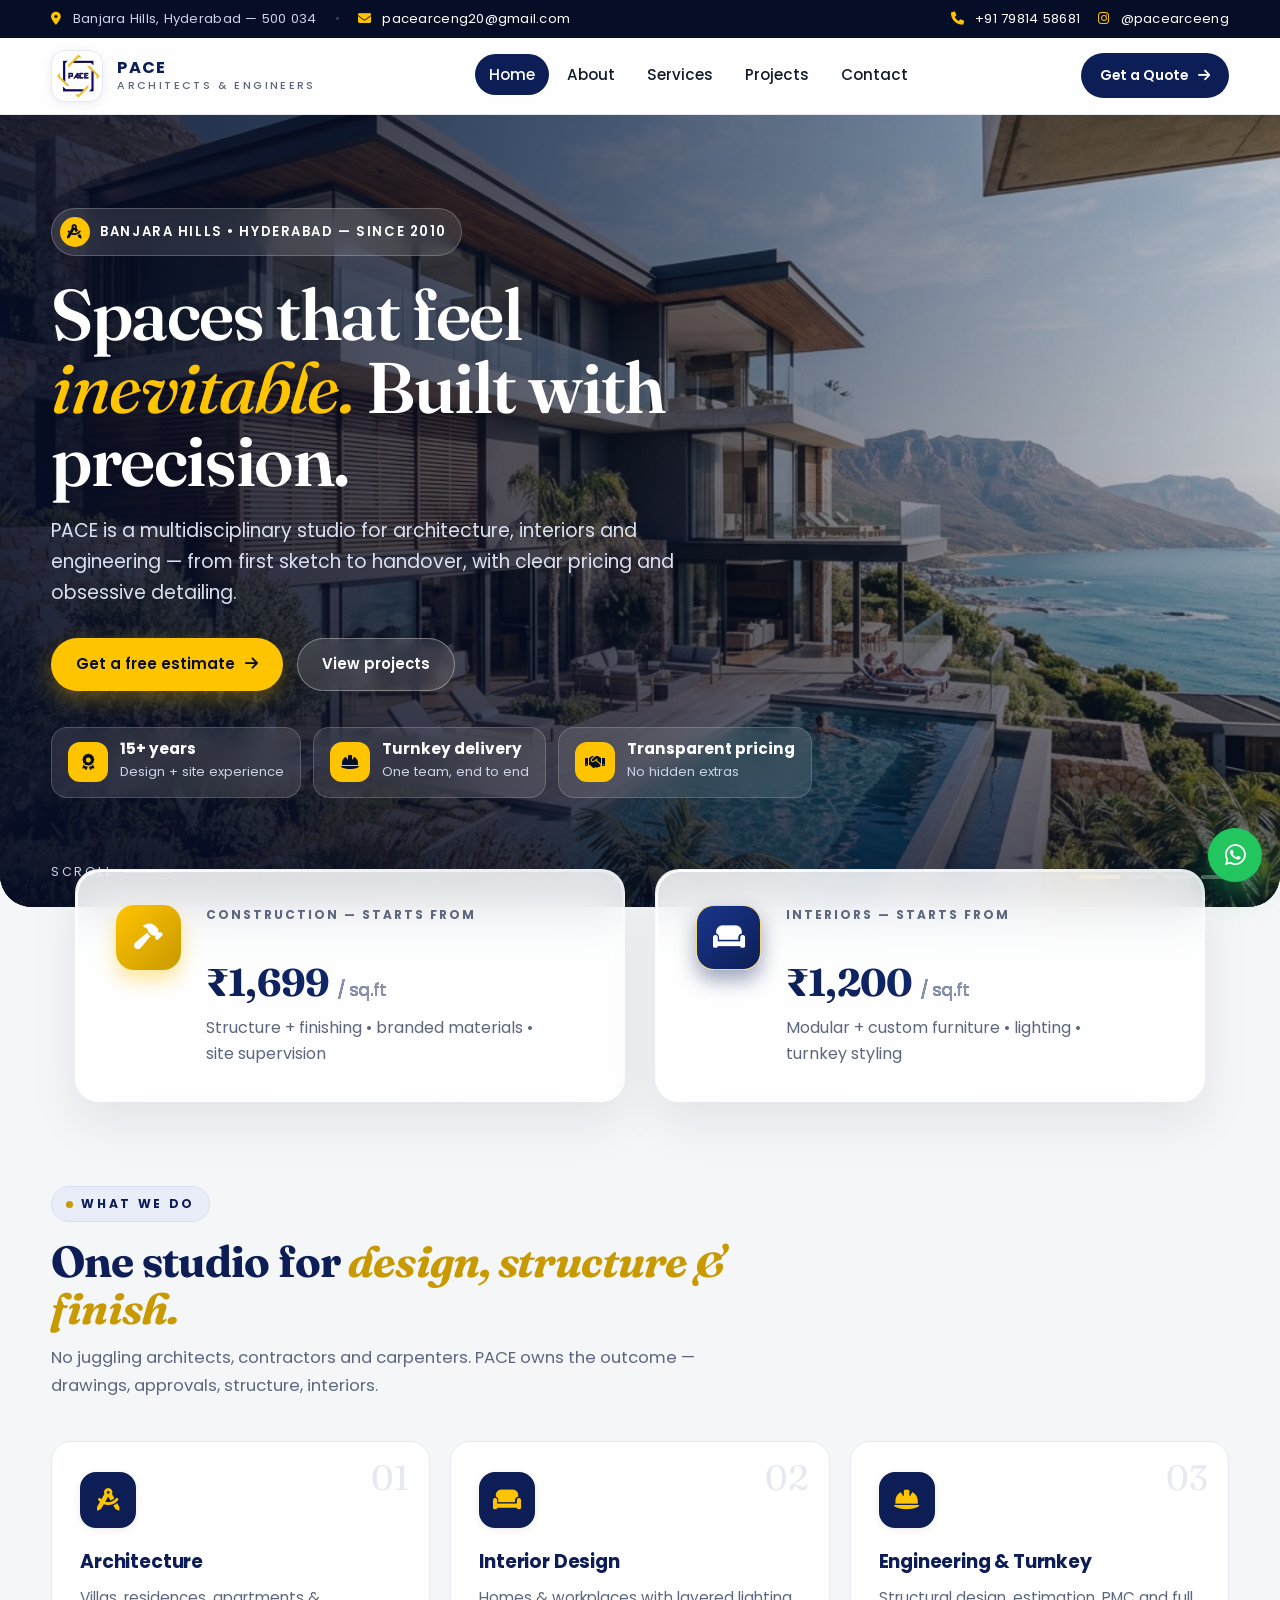
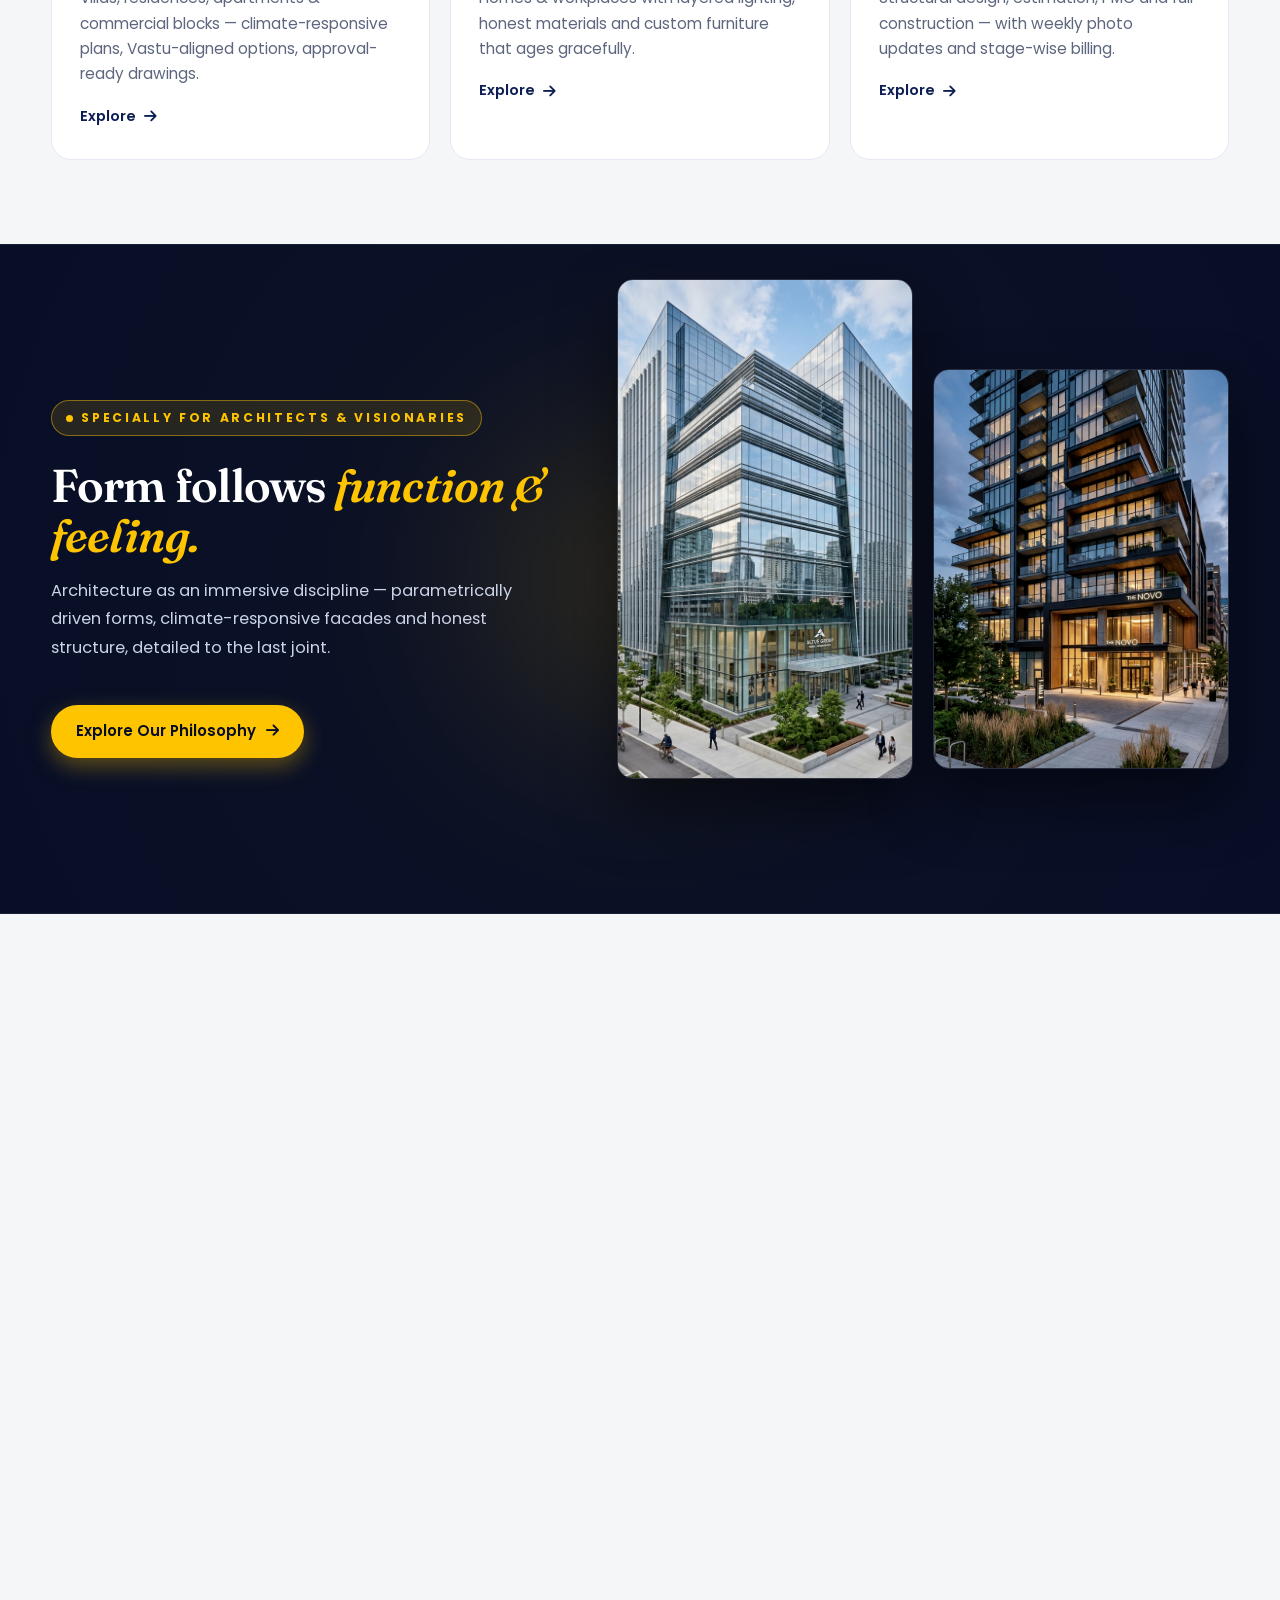
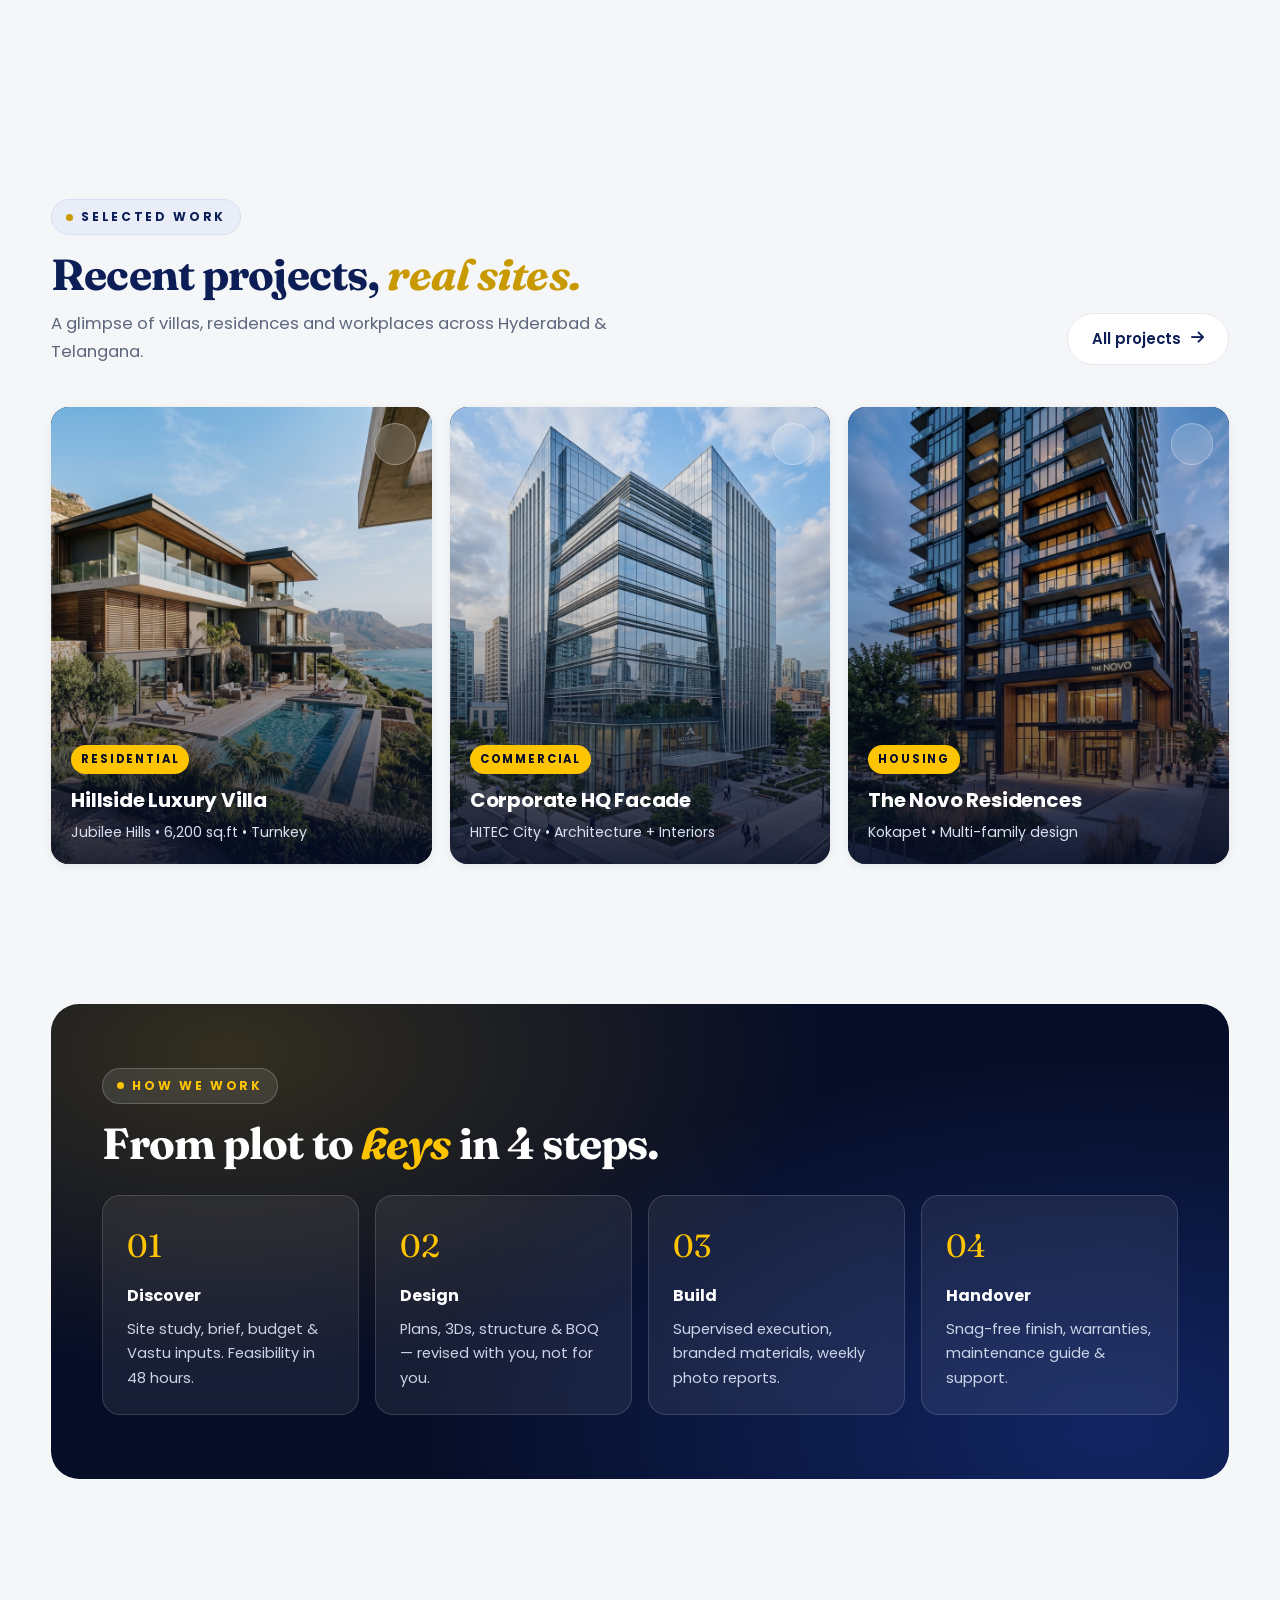
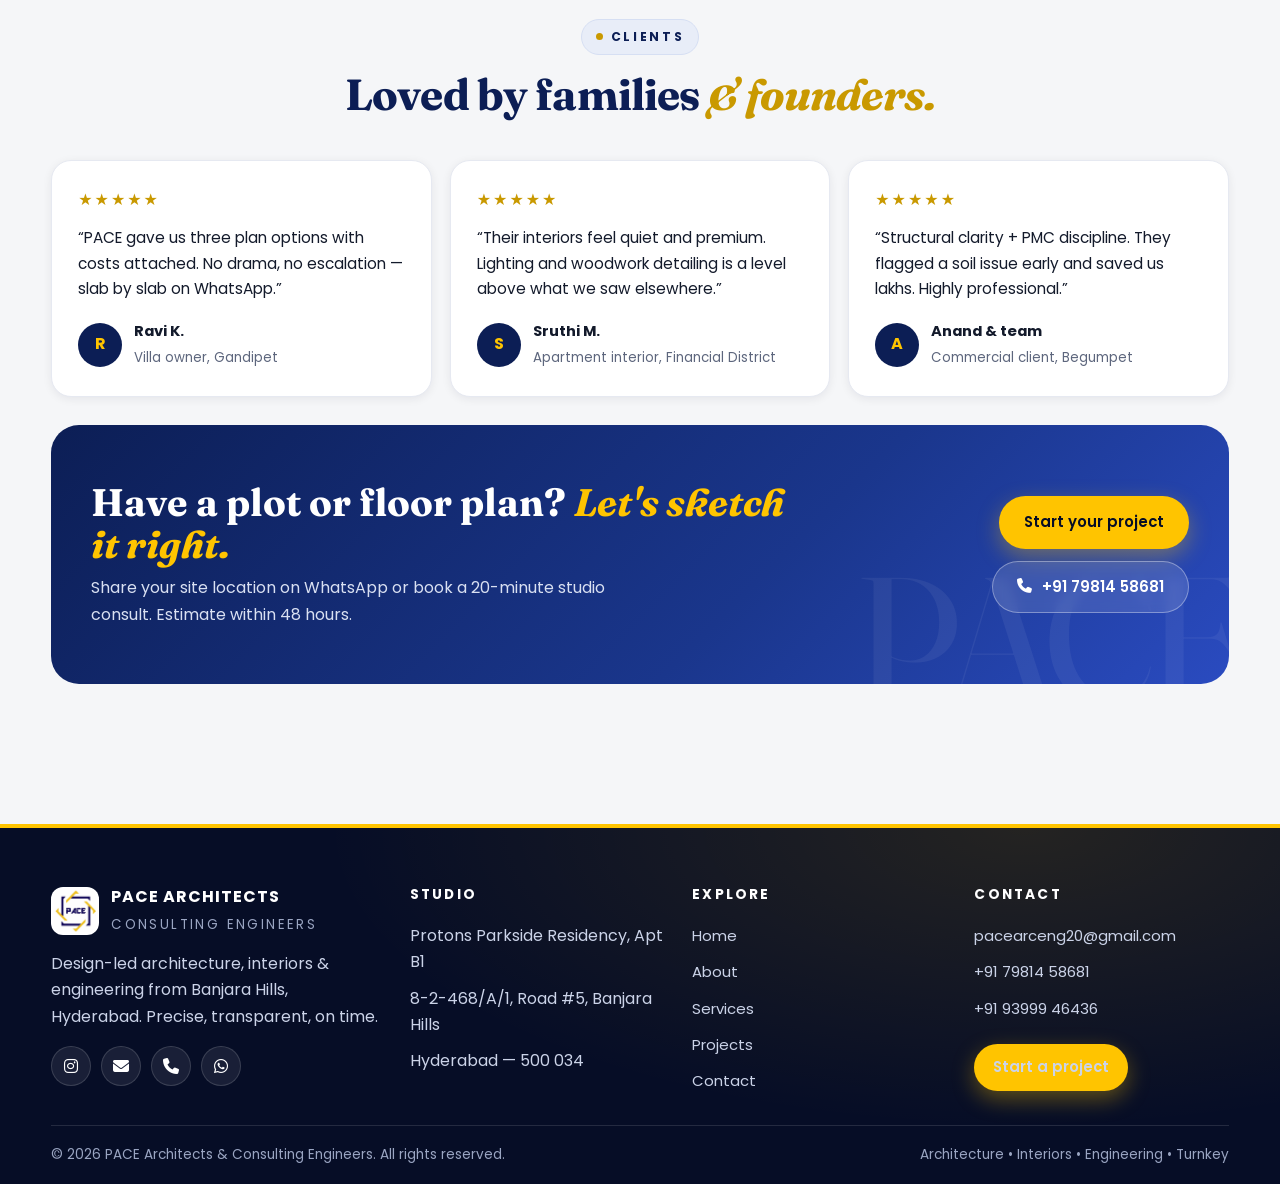
==== docs/index.html @ 1ede4aeb "Add static HTML build for GitHub Pages" ====
<!DOCTYPE html>
<html lang="en" class="no-js">
<head>
  <meta charset="UTF-8">
  <meta name="viewport" content="width=device-width, initial-scale=1.0">
  <title>PACE Architects &amp; Consulting Engineers — Architecture, Interiors &amp; Turnkey Construction in Hyderabad</title>
  <meta name="description" content="Hyderabad architecture studio for villas, homes, offices &amp; turnkey construction. Transparent pricing from ₹1699/sq.ft. Banjara Hills.">
  <meta name="theme-color" content="#060D26">
  <meta property="og:title" content="PACE Architects &amp; Consulting Engineers — Architecture, Interiors &amp; Turnkey Construction in Hyderabad">
  <meta property="og:description" content="Hyderabad architecture studio for villas, homes, offices &amp; turnkey construction. Transparent pricing from ₹1699/sq.ft. Banjara Hills.">
  <meta property="og:type" content="website">
  <meta property="og:image" content="assets/images/villa.jpg">
  <link rel="icon" type="image/jpeg" href="assets/images/logo.jpeg">
  <link rel="preconnect" href="https://fonts.googleapis.com">
  <link rel="preconnect" href="https://fonts.gstatic.com" crossorigin>
  <link href="https://fonts.googleapis.com/css2?family=Fraunces:ital,opsz,wght@0,9..144,400;0,9..144,500;0,9..144,600;1,9..144,400;1,9..144,500&family=Poppins:wght@300;400;500;600;700&display=swap" rel="stylesheet">
  <link rel="stylesheet" href="https://cdnjs.cloudflare.com/ajax/libs/font-awesome/6.5.2/css/all.min.css">
  <link rel="stylesheet" href="assets/css/style.css">
</head>
<body>
<a class="skip-link" href="#main">Skip to content</a>
<div class="topbar">
  <div class="container">
    <div class="topbar-left">
      <span><i class="fas fa-location-dot"></i> Banjara Hills, Hyderabad — 500 034</span>
      <span class="dot">•</span>
      <a href="mailto:pacearceng20@gmail.com"><i class="fas fa-envelope"></i> pacearceng20@gmail.com</a>
    </div>
    <div class="topbar-right">
      <a href="tel:+917981458681"><i class="fas fa-phone"></i> +91 79814 58681</a>
      <a href="https://instagram.com/pacearceeng" target="_blank" rel="noopener"><i class="fab fa-instagram"></i> @pacearceeng</a>
    </div>
  </div>
</div>

<header class="site-header">
  <div class="container header-inner">
    <a class="brand" href="index.html" aria-label="PACE home">
      <img class="brand-logo" src="assets/images/logo.jpeg" alt="PACE logo">
      <span class="brand-text"><strong>PACE</strong><span>Architects &amp; Engineers</span></span>
    </a>
    <nav class="main-nav" id="primary-menu" aria-label="Primary">
      <ul class="nav-links">
        <li><a class="active" href="index.html">Home</a></li>
        <li><a class="" href="about.html">About</a></li>
        <li><a class="" href="services.html">Services</a></li>
        <li><a class="" href="projects.html">Projects</a></li>
        <li><a class="" href="contact.html">Contact</a></li>
      </ul>
    </nav>
    <div class="header-cta">
      <a href="contact.html" class="btn btn-navy btn-sm">Get a Quote <i class="fas fa-arrow-right"></i></a>
      <button type="button" class="menu-btn" aria-label="Toggle menu" aria-expanded="false" aria-controls="primary-menu"><span></span><span></span><span></span></button>
    </div>
  </div>
</header>
<main id="main">

<section class="hero" data-slideshow="assets/images/villa.jpg|assets/images/bungalow.jpg|assets/images/apartment.jpg|assets/images/office.jpg">
  <div class="hero-bg" aria-hidden="true" style="background-image:url('assets/images/villa.jpg')"></div>
  <div class="hero-inner">
    <span class="hero-badge"><span class="pulse"><i class="fas fa-compass-drafting"></i></span> Banjara Hills • Hyderabad — since 2010</span>
    <h1>Spaces that feel <em>inevitable.</em> Built with precision.</h1>
    <p class="lead">PACE is a multidisciplinary studio for architecture, interiors and engineering — from first sketch to handover, with clear pricing and obsessive detailing.</p>
    <div class="hero-actions">
      <a href="contact.html" class="btn btn-gold">Get a free estimate <i class="fas fa-arrow-right"></i></a>
      <a href="projects.html" class="btn btn-ghost">View projects</a>
    </div>
    <div class="hero-meta">
      <div class="hero-chip"><i class="fas fa-award"></i><div><strong>15+ years</strong><small>Design + site experience</small></div></div>
      <div class="hero-chip"><i class="fas fa-helmet-safety"></i><div><strong>Turnkey delivery</strong><small>One team, end to end</small></div></div>
      <div class="hero-chip"><i class="fas fa-handshake"></i><div><strong>Transparent pricing</strong><small>No hidden extras</small></div></div>
    </div>
  </div>
  <div class="hero-dots" role="group" aria-label="Slideshow navigation"></div>
  <div class="hero-scroll">Scroll</div>
</section>

<div class="container price-strip">
  <div class="price-grid">
    <a class="price-card reveal" data-goto-contact href="contact.html" aria-label="Enquire about construction from ₹1,699 per sq.ft">
      <div class="price-icon gold"><i class="fas fa-hammer"></i></div>
      <div><small>Construction — starts from</small><br><strong>₹1,699 <span class="price-sub">/ sq.ft</span></strong><p>Structure + finishing • branded materials • site supervision</p></div>
    </a>
    <a class="price-card reveal reveal-d1" data-goto-contact href="contact.html" aria-label="Enquire about interiors from ₹1,200 per sq.ft">
      <div class="price-icon navy"><i class="fas fa-couch"></i></div>
      <div><small>Interiors — starts from</small><br><strong>₹1,200 <span class="price-sub">/ sq.ft</span></strong><p>Modular + custom furniture • lighting • turnkey styling</p></div>
    </a>
  </div>
</div>

<section class="section">
  <div class="container">
    <div class="section-head reveal">
      <span class="eyebrow">What we do</span>
      <h2>One studio for <em>design, structure &amp; finish.</em></h2>
      <p>No juggling architects, contractors and carpenters. PACE owns the outcome — drawings, approvals, structure, interiors.</p>
    </div>
    <div class="grid-3">
      <article class="svc reveal"><span class="svc-num">01</span><div class="svc-icon"><i class="fas fa-drafting-compass"></i></div><h3>Architecture</h3><p>Villas, residences, apartments &amp; commercial blocks — climate-responsive plans, Vastu-aligned options, approval-ready drawings.</p><a class="link" href="services.html">Explore <i class="fas fa-arrow-right"></i></a></article>
      <article class="svc reveal reveal-d1"><span class="svc-num">02</span><div class="svc-icon"><i class="fas fa-couch"></i></div><h3>Interior Design</h3><p>Homes &amp; workplaces with layered lighting, honest materials and custom furniture that ages gracefully.</p><a class="link" href="services.html">Explore <i class="fas fa-arrow-right"></i></a></article>
      <article class="svc reveal reveal-d2"><span class="svc-num">03</span><div class="svc-icon"><i class="fas fa-helmet-safety"></i></div><h3>Engineering &amp; Turnkey</h3><p>Structural design, estimation, PMC and full construction — with weekly photo updates and stage-wise billing.</p><a class="link" href="services.html">Explore <i class="fas fa-arrow-right"></i></a></article>
    </div>
  </div>
</section>

<!-- MODERN ARCHITECT SHOWCASE -->
<section class="architect-showcase">
  <div class="arch-glow"></div>
  <div class="container">
    <div class="architect-layout">
      <div class="architect-content reveal">
        <span class="eyebrow">Specially For Architects & Visionaries</span>
        <h2>Form follows <em>function &amp; feeling.</em></h2>
        <p>Architecture as an immersive discipline — parametrically driven forms, climate-responsive facades and honest structure, detailed to the last joint.</p>
        <a href="about.html" class="btn btn-gold btn-arch">Explore Our Philosophy <i class="fas fa-arrow-right"></i></a>
      </div>
      <div class="architect-visuals reveal reveal-d1">
        <div class="arch-card tall">
          <img src="assets/images/office.jpg" alt="Parametric office facade" loading="lazy" decoding="async">
        </div>
        <div class="arch-card arch-offset">
          <img src="assets/images/apartment.jpg" alt="Modernist luxury apartment" loading="lazy" decoding="async">
        </div>
      </div>
    </div>
  </div>
</section>

<section class="section-tight">
  <div class="container">
    <div class="split">
      <div class="split-media reveal">
        <img class="main" src="assets/images/villa.jpg" alt="Modern villa designed by PACE" loading="lazy" decoding="async">
        <img class="small" src="assets/images/bungalow.jpg" alt="Compact modern home" loading="lazy" decoding="async">
        <div class="exp-badge"><strong><span data-count="15">15</span>+</strong><br><small>Years of practice</small></div>
      </div>
      <div class="reveal reveal-d1">
        <span class="eyebrow">Why PACE</span>
        <div class="section-head mb-18">
          <h2>Calm process. <em>Sharp detailing.</em> Zero guesswork.</h2>
          <p>We design what can actually be built — and then build what we drew. Every line is costed, every material is sampled, every slab is supervised.</p>
        </div>
        <ul class="check-list">
          <li><i class="fas fa-circle-check"></i> Approval-ready drawings, structural safety &amp; soil-aware foundations</li>
          <li><i class="fas fa-circle-check"></i> Branded materials, stage-wise payments, photo-tracked progress</li>
          <li><i class="fas fa-circle-check"></i> Vastu, ventilation &amp; light studied before 3D views — not after</li>
        </ul>
        <div class="stat-row">
          <div class="stat"><strong><span data-count="120">120</span>+</strong><span>Projects delivered</span></div>
          <div class="stat"><strong><span data-count="98" data-suffix="%">98%</span></strong><span>On-time handover</span></div>
          <div class="stat"><strong><span data-count="4.9">4.9</span>★</strong><span>Client rating</span></div>
        </div>
        <div class="split-actions">
          <a href="about.html" class="btn btn-navy">Our story</a>
          <a href="contact.html" class="btn btn-outline">Talk to an architect</a>
        </div>
      </div>
    </div>
  </div>
</section>

<section class="section">
  <div class="container">
    <div class="section-head section-head-split reveal">
      <div><span class="eyebrow">Selected work</span><h2>Recent projects, <em>real sites.</em></h2><p>A glimpse of villas, residences and workplaces across Hyderabad &amp; Telangana.</p></div>
      <a href="projects.html" class="btn btn-outline">All projects <i class="fas fa-arrow-right"></i></a>
    </div>
    <div class="work-grid">
      <article class="work reveal"><img src="assets/images/villa.jpg" alt="Hillside luxury villa" loading="lazy" decoding="async"><a class="work-arrow" href="projects.html" aria-label="View"><i class="fas fa-arrow-up-right"></i></a><div class="work-body"><span class="work-tag">Residential</span><h3>Hillside Luxury Villa</h3><p>Jubilee Hills • 6,200 sq.ft • Turnkey</p></div></article>
      <article class="work reveal reveal-d1"><img src="assets/images/office.jpg" alt="Corporate office building" loading="lazy" decoding="async"><a class="work-arrow" href="projects.html" aria-label="View"><i class="fas fa-arrow-up-right"></i></a><div class="work-body"><span class="work-tag">Commercial</span><h3>Corporate HQ Facade</h3><p>HITEC City • Architecture + Interiors</p></div></article>
      <article class="work reveal reveal-d2"><img src="assets/images/apartment.jpg" alt="Urban apartment tower at dusk" loading="lazy" decoding="async"><a class="work-arrow" href="projects.html" aria-label="View"><i class="fas fa-arrow-up-right"></i></a><div class="work-body"><span class="work-tag">Housing</span><h3>The Novo Residences</h3><p>Kokapet • Multi-family design</p></div></article>
    </div>
  </div>
</section>

<section class="section-tight">
  <div class="container">
    <div class="process reveal">
      <div class="process-inner">
        <span class="eyebrow eyebrow-dark">How we work</span>
        <div class="section-head on-dark mb-28"><h2>From plot to <em>keys</em> in 4 steps.</h2></div>
        <div class="steps">
          <div class="step"><span class="n">01</span><h4>Discover</h4><p>Site study, brief, budget &amp; Vastu inputs. Feasibility in 48 hours.</p></div>
          <div class="step"><span class="n">02</span><h4>Design</h4><p>Plans, 3Ds, structure &amp; BOQ — revised with you, not for you.</p></div>
          <div class="step"><span class="n">03</span><h4>Build</h4><p>Supervised execution, branded materials, weekly photo reports.</p></div>
          <div class="step"><span class="n">04</span><h4>Handover</h4><p>Snag-free finish, warranties, maintenance guide &amp; support.</p></div>
        </div>
      </div>
    </div>
  </div>
</section>

<section class="section">
  <div class="container">
    <div class="section-head center reveal"><span class="eyebrow">Clients</span><h2>Loved by families <em>&amp; founders.</em></h2></div>
    <div class="quotes">
      <div class="quote reveal"><div class="stars">★★★★★</div><p>“PACE gave us three plan options with costs attached. No drama, no escalation — slab by slab on WhatsApp.”</p><div class="quote-foot"><div class="avatar">R</div><div><strong>Ravi K.</strong><small>Villa owner, Gandipet</small></div></div></div>
      <div class="quote reveal reveal-d1"><div class="stars">★★★★★</div><p>“Their interiors feel quiet and premium. Lighting and woodwork detailing is a level above what we saw elsewhere.”</p><div class="quote-foot"><div class="avatar">S</div><div><strong>Sruthi M.</strong><small>Apartment interior, Financial District</small></div></div></div>
      <div class="quote reveal reveal-d2"><div class="stars">★★★★★</div><p>“Structural clarity + PMC discipline. They flagged a soil issue early and saved us lakhs. Highly professional.”</p><div class="quote-foot"><div class="avatar">A</div><div><strong>Anand &amp; team</strong><small>Commercial client, Begumpet</small></div></div></div>
    </div>
    <div class="cta reveal mt-28">
      <div><h2>Have a plot or floor plan? <em>Let's sketch it right.</em></h2><p>Share your site location on WhatsApp or book a 20-minute studio consult. Estimate within 48 hours.</p></div>
      <div class="cta-actions"><a href="contact.html" class="btn btn-gold">Start your project</a><a href="tel:+917981458681" class="btn btn-ghost"><i class="fas fa-phone"></i> +91 79814 58681</a></div>
    </div>
  </div>
</section>

</main>
<footer class="site-footer">
  <div class="container footer-grid">
    <div>
      <div class="footer-brand">
        <img src="assets/images/logo.jpeg" alt="PACE logo">
        <div><strong>PACE ARCHITECTS</strong><br><small class="footer-brand-sub">CONSULTING ENGINEERS</small></div>
      </div>
      <p class="footer-desc">Design-led architecture, interiors &amp; engineering from Banjara Hills, Hyderabad. Precise, transparent, on time.</p>
      <div class="socials">
        <a href="https://instagram.com/pacearceeng" target="_blank" rel="noopener" aria-label="Instagram"><i class="fab fa-instagram"></i></a>
        <a href="mailto:pacearceng20@gmail.com" aria-label="Email"><i class="fas fa-envelope"></i></a>
        <a href="tel:+917981458681" aria-label="Call"><i class="fas fa-phone"></i></a>
        <a href="https://wa.me/917981458681" target="_blank" rel="noopener" aria-label="WhatsApp"><i class="fab fa-whatsapp"></i></a>
      </div>
    </div>
    <div>
      <h4>Studio</h4>
      <ul>
        <li>Protons Parkside Residency, Apt B1</li>
        <li>8-2-468/A/1, Road #5, Banjara Hills</li>
        <li>Hyderabad — 500 034</li>
      </ul>
    </div>
    <div>
      <h4>Explore</h4>
      <ul>
        <li><a href="index.html">Home</a></li>
        <li><a href="about.html">About</a></li>
        <li><a href="services.html">Services</a></li>
        <li><a href="projects.html">Projects</a></li>
        <li><a href="contact.html">Contact</a></li>
      </ul>
    </div>
    <div>
      <h4>Contact</h4>
      <ul>
        <li><a href="mailto:pacearceng20@gmail.com">pacearceng20@gmail.com</a></li>
        <li><a href="tel:+917981458681">+91 79814 58681</a></li>
        <li><a href="tel:+919399946436">+91 93999 46436</a></li>
        <li class="mt-12"><a class="btn btn-gold btn-sm" href="contact.html">Start a project</a></li>
      </ul>
    </div>
  </div>
  <div class="container footer-bottom">
    <span>© <span data-year>2026</span> PACE Architects &amp; Consulting Engineers. All rights reserved.</span>
    <span>Architecture • Interiors • Engineering • Turnkey</span>
  </div>
</footer>

<a class="float-wa" href="https://wa.me/917981458681?text=Hi%20PACE%2C%20I%20have%20a%20project%20enquiry" target="_blank" rel="noopener" aria-label="Chat on WhatsApp"><i class="fab fa-whatsapp"></i></a>
<button type="button" class="to-top" aria-label="Back to top"><i class="fas fa-arrow-up"></i></button>
<script src="assets/js/main.js"></script>
</body>
</html>
---- docs/assets/css/style.css ----
/* ============================================================
   PACE Architects — Refined Design System v2
   Premium, calm, architectural. Navy + Gold + Warm neutrals.
   ============================================================ */
:root{
  --navy-950:#060D26;
  --navy:#0C1E55;
  --navy-600:#1A368C;
  --navy-100:#E8EDF8;
  --gold:#FFC400;
  --gold-dark:#C99900;
  --gold-soft:#FFF6D6;
  --ink:#131A2B;
  --muted:#5D667D;
  --muted-2:#8A93A9;
  --line:#E6E9F1;
  --bg:#F5F6F8;
  --card:#FFFFFF;
  --white:#FFFFFF;
  --radius:20px;
  --radius-sm:12px;
  --shadow-sm:0 2px 10px rgba(6,13,38,.07);
  --shadow:0 10px 30px rgba(6,13,38,.10);
  --shadow-lg:0 24px 60px rgba(6,13,38,.18);
  --font-body:'Poppins',system-ui,-apple-system,Segoe UI,Roboto,sans-serif;
  --font-display:'Fraunces',Georgia,serif;
  --header-h:76px;
  --container:1200px;
  --ease:cubic-bezier(.22,1,.36,1);
}
*{margin:0;padding:0;box-sizing:border-box}
html{scroll-behavior:smooth}
body{
  font-family:var(--font-body);
  color:var(--ink);
  background:var(--bg);
  line-height:1.65;
  -webkit-font-smoothing:antialiased;
  overflow-x:hidden;
}
img{max-width:100%;display:block}
a{color:inherit}
.container{width:min(92%,var(--container));margin-inline:auto}
::selection{background:var(--gold);color:var(--navy-950)}

/* ---------- Topbar ---------- */
.topbar{
  background:var(--navy-950);color:#CBD3E8;
  font-size:.82rem;letter-spacing:.02em;
}
.topbar .container{display:flex;justify-content:space-between;align-items:center;padding:8px 0;gap:16px}
.topbar a{color:#fff;text-decoration:none}
.topbar-left,.topbar-right{display:flex;align-items:center;gap:18px}
.topbar i{color:var(--gold);margin-right:7px}
.topbar .dot{opacity:.25}
/* Keep contact info reachable on mobile: condensed single row */
@media(max-width:820px){
  .topbar{font-size:.78rem}
  .topbar .container{padding:7px 0;gap:10px}
  .topbar-left span:first-child,.topbar .dot{display:none}
  .topbar-left,.topbar-right{gap:12px}
}

/* ---------- Skip link (a11y) ---------- */
.skip-link{
  position:absolute;left:-9999px;top:0;z-index:300;
  background:var(--navy);color:#fff;text-decoration:none;
  padding:10px 18px;border-radius:0 0 12px 0;font-weight:600;font-size:.9rem;
}
.skip-link:focus{left:0}

/* ---------- Header ---------- */
.site-header{
  position:sticky;top:0;z-index:100;
  background:rgba(255,255,255,.86);
  backdrop-filter:blur(16px) saturate(1.4);
  -webkit-backdrop-filter:blur(16px) saturate(1.4);
  border-bottom:1px solid var(--line);
  transition:box-shadow .3s ease;
}
.site-header.scrolled{box-shadow:var(--shadow)}
.header-inner{
  height:var(--header-h);
  display:flex;align-items:center;justify-content:space-between;gap:20px;
}
.brand{display:flex;align-items:center;gap:14px;text-decoration:none}
.brand-logo{
  width:52px;height:52px;border-radius:14px;object-fit:cover;
  background:#fff;padding:3px;border:1px solid var(--line);
  box-shadow:var(--shadow-sm);
}
.brand-text{display:flex;flex-direction:column;line-height:1.1}
.brand-text strong{font-size:1.02rem;font-weight:700;letter-spacing:.08em;color:var(--navy)}
.brand-text span{font-size:.68rem;letter-spacing:.22em;text-transform:uppercase;color:var(--muted);font-weight:500;margin-top:3px}
.main-nav{display:flex;align-items:center;gap:6px}
.nav-links{display:flex;align-items:center;gap:4px;list-style:none}
.nav-links a{
  text-decoration:none;font-weight:500;font-size:.95rem;color:var(--ink);
  padding:10px 14px;border-radius:999px;position:relative;transition:.25s;
}
.nav-links a:hover{background:var(--navy-100);color:var(--navy)}
.nav-links a.active{background:var(--navy);color:#fff}
.header-cta{display:flex;align-items:center;gap:12px}
.btn{
  display:inline-flex;align-items:center;justify-content:center;gap:10px;
  padding:13px 24px;border-radius:999px;font-weight:600;font-size:.93rem;
  text-decoration:none;border:1px solid transparent;cursor:pointer;
  transition:transform .25s var(--ease),box-shadow .25s,background .25s;
  white-space:nowrap;
}
.btn:active{transform:scale(.98)}
.btn-gold{background:var(--gold);color:var(--navy-950);box-shadow:0 8px 22px rgba(255,196,0,.35)}
.btn-gold:hover{transform:translateY(-2px);box-shadow:0 14px 30px rgba(255,196,0,.45);background:#FFD02E}
.btn-navy{background:var(--navy);color:#fff}
.btn-navy:hover{transform:translateY(-2px);background:var(--navy-600);box-shadow:var(--shadow)}
.btn-ghost{background:rgba(255,255,255,.12);color:#fff;border-color:rgba(255,255,255,.35);backdrop-filter:blur(6px)}
.btn-ghost:hover{background:#fff;color:var(--navy);transform:translateY(-2px)}
.btn-outline{background:#fff;border-color:var(--line);color:var(--navy)}
.btn-outline:hover{border-color:var(--navy);transform:translateY(-2px)}
.btn-sm{padding:10px 18px;font-size:.87rem}
.menu-btn{
  display:none;width:46px;height:46px;border-radius:12px;border:1px solid var(--line);
  background:#fff;cursor:pointer;flex-direction:column;align-items:center;justify-content:center;gap:5px;
}
.menu-btn span{width:20px;height:2px;background:var(--navy);border-radius:2px;transition:.3s}
.menu-btn.open span:nth-child(1){transform:translateY(7px) rotate(45deg)}
.menu-btn.open span:nth-child(2){opacity:0}
.menu-btn.open span:nth-child(3){transform:translateY(-7px) rotate(-45deg)}
@media(max-width:960px){
  .menu-btn{display:flex}
  .header-cta .btn{display:none}
  .main-nav{
    position:fixed;inset:var(--header-h) 0 auto 0;background:#fff;z-index:99;
    border-bottom:1px solid var(--line);padding:12px 4%;
    transform:translateY(-12px);opacity:0;pointer-events:none;transition:.3s;
    box-shadow:var(--shadow-lg);
  }
  .main-nav.open{transform:none;opacity:1;pointer-events:auto}
  .nav-links{flex-direction:column;align-items:stretch;width:100%}
  .nav-links a{display:block;padding:14px 16px}
}

/* ---------- Hero ---------- */
.hero{
  position:relative;min-height:88vh;display:flex;align-items:center;
  color:#fff;overflow:hidden;background:var(--navy-950);
  border-radius:0 0 32px 32px;
}
.hero-bg{position:absolute;inset:0;transition:opacity 1.2s ease;opacity:1;background-size:cover;background-position:center}
.hero-bg.fading{opacity:0}
.hero::after{
  content:'';position:absolute;inset:0;
  background:
    linear-gradient(90deg,rgba(6,13,38,.88) 0%,rgba(6,13,38,.62) 48%,rgba(6,13,38,.22) 100%),
    linear-gradient(0deg,rgba(6,13,38,.55) 0%,transparent 55%);
}
.hero-inner{position:relative;z-index:2;padding:72px 0 88px;width:min(92%,var(--container));margin-inline:auto}
.hero-badge{
  display:inline-flex;align-items:center;gap:10px;
  background:rgba(255,255,255,.12);border:1px solid rgba(255,255,255,.22);
  backdrop-filter:blur(10px);padding:8px 14px 8px 8px;border-radius:999px;
  font-size:.82rem;letter-spacing:.12em;text-transform:uppercase;font-weight:600;
  margin-bottom:22px;
}
.hero-badge .pulse{width:30px;height:30px;border-radius:999px;background:var(--gold);color:var(--navy-950);display:grid;place-items:center;font-size:.9rem}
.hero h1{
  font-family:var(--font-display);font-weight:600;
  font-size:clamp(2.6rem,5.6vw,4.6rem);line-height:1.02;letter-spacing:-.02em;
  max-width:14ch;margin-bottom:18px;
}
.hero h1 em{font-style:italic;color:var(--gold);font-weight:500}
.hero p.lead{max-width:56ch;color:#D9E0F2;font-size:clamp(1rem,1.5vw,1.18rem);margin-bottom:30px}
.hero-actions{display:flex;gap:14px;flex-wrap:wrap;margin-bottom:36px}
.hero-meta{display:flex;gap:12px;flex-wrap:wrap}
.hero-chip{
  display:flex;align-items:center;gap:12px;
  background:rgba(255,255,255,.10);border:1px solid rgba(255,255,255,.18);
  backdrop-filter:blur(12px);border-radius:16px;padding:12px 16px;min-width:210px;
}
.hero-chip i{width:40px;height:40px;border-radius:12px;display:grid;place-items:center;background:var(--gold);color:var(--navy-950)}
.hero-chip strong{display:block;font-size:.95rem;line-height:1.2}
.hero-chip small{color:#CBD3E8;font-size:.82rem}
.hero-dots{position:absolute;z-index:3;right:4%;bottom:28px;display:flex;gap:8px}
.hero-dots button{width:28px;height:4px;border-radius:999px;border:0;background:rgba(255,255,255,.3);cursor:pointer;transition:.3s}
.hero-dots button.on{background:var(--gold);width:42px}
.hero-scroll{position:absolute;left:4%;bottom:24px;z-index:3;color:#CBD3E8;font-size:.78rem;letter-spacing:.2em;text-transform:uppercase;display:flex;align-items:center;gap:10px}
.hero-scroll::after{content:'';width:48px;height:1px;background:rgba(255,255,255,.4)}
@media(max-width:700px){
  .hero{border-radius:0 0 20px 20px;min-height:92vh}
  .hero-meta{flex-direction:column}
  .hero-chip{min-width:0}
  .hero-scroll{display:none}
}

/* ---------- Price strip ---------- */
.price-strip{margin-top:-38px;position:relative;z-index:5}
.price-grid{display:grid;grid-template-columns:1fr 1fr;gap:16px}
.price-card{
  background:#fff;border:1px solid var(--line);border-radius:var(--radius);
  padding:20px 22px;display:flex;align-items:center;gap:16px;box-shadow:var(--shadow);
  text-decoration:none;color:inherit;transition:transform .3s var(--ease),box-shadow .3s,border-color .3s;
}
a.price-card:hover{transform:translateY(-4px);box-shadow:var(--shadow-lg);border-color:#D6DFF3}
a.price-card:focus-visible{outline:3px solid var(--gold);outline-offset:3px}
.price-icon{width:54px;height:54px;border-radius:16px;display:grid;place-items:center;font-size:1.35rem;flex-shrink:0}
.price-icon.gold{background:var(--navy);color:var(--gold)}
.price-icon.navy{background:var(--gold-soft);color:var(--navy);border:1px solid #F0D97A}
.price-card small{color:var(--muted);font-size:.82rem;letter-spacing:.06em;text-transform:uppercase;font-weight:600}
.price-card strong{font-size:1.35rem;color:var(--navy);letter-spacing:-.02em}
.price-card p{font-size:.86rem;color:var(--muted)}
@media(max-width:700px){.price-grid{grid-template-columns:1fr}}

/* ---------- Sections ---------- */
.section{padding:84px 0}
.section-tight{padding:56px 0}
.eyebrow{
  display:inline-flex;align-items:center;gap:8px;
  font-size:.76rem;font-weight:700;letter-spacing:.22em;text-transform:uppercase;
  color:var(--navy);background:var(--navy-100);border:1px solid #D6DFF3;
  padding:7px 14px;border-radius:999px;margin-bottom:16px;
}
.eyebrow::before{content:'';width:7px;height:7px;border-radius:99px;background:var(--gold-dark)}
.section-head{max-width:720px;margin-bottom:42px}
.section-head.center{margin-inline:auto;text-align:center}
.section-head h2{font-family:var(--font-display);font-size:clamp(1.9rem,3.4vw,2.9rem);line-height:1.08;letter-spacing:-.02em;color:var(--navy);margin-bottom:12px}
.section-head h2 em{font-style:italic;color:var(--gold-dark)}
.section-head p{color:var(--muted);font-size:1.04rem}
.section-head.center p{margin-inline:auto}
.on-dark .section-head h2{color:#fff}
.on-dark .section-head p{color:#CBD3E8}
.on-dark .eyebrow{background:rgba(255,255,255,.1);border-color:rgba(255,255,255,.2);color:var(--gold)}

/* ---------- Cards ---------- */
.grid-3{display:grid;grid-template-columns:repeat(3,1fr);gap:20px}
.grid-2{display:grid;grid-template-columns:repeat(2,1fr);gap:20px}
@media(max-width:900px){.grid-3{grid-template-columns:1fr}.grid-2{grid-template-columns:1fr}}
.svc{
  background:var(--card);border:1px solid var(--line);border-radius:var(--radius);
  padding:30px 28px;position:relative;overflow:hidden;transition:transform .35s var(--ease),box-shadow .35s,border-color .35s;
}
.svc::after{content:'';position:absolute;inset:auto -30% -55% -30%;height:220px;background:radial-gradient(closest-side,rgba(255,196,0,.22),transparent);opacity:0;transition:.4s}
.svc:hover{transform:translateY(-8px);box-shadow:var(--shadow-lg);border-color:#D6DFF3}
.svc:hover::after{opacity:1}
.svc-icon{width:56px;height:56px;border-radius:16px;display:grid;place-items:center;font-size:1.4rem;background:var(--navy);color:var(--gold);margin-bottom:18px;box-shadow:var(--shadow-sm)}
.svc h3{color:var(--navy);font-size:1.18rem;margin-bottom:8px;letter-spacing:-.01em}
.svc p{color:var(--muted);font-size:.96rem;margin-bottom:16px}
.svc a.link{font-weight:600;font-size:.9rem;color:var(--navy);text-decoration:none;display:inline-flex;align-items:center;gap:8px}
.svc a.link i{transition:.25s}
.svc a.link:hover{color:var(--gold-dark)}
.svc a.link:hover i{transform:translateX(4px)}
.svc-num{position:absolute;top:18px;right:20px;font-family:var(--font-display);font-size:2.2rem;color:var(--line);line-height:1}
/* Static info cards (no hover affordance) */
.svc--static:hover{transform:none;box-shadow:var(--shadow-sm);border-color:var(--line)}
.svc--static:hover::after{opacity:0}

/* feature list */
.check-list{list-style:none;display:grid;gap:10px;margin-top:16px}
.check-list li{display:flex;gap:10px;align-items:flex-start;color:var(--muted);font-size:.94rem}
.check-list i{color:#0E9F6E;margin-top:4px}

/* ---------- Split ---------- */
.split{display:grid;grid-template-columns:1.05fr .95fr;gap:36px;align-items:center}
@media(max-width:900px){.split{grid-template-columns:1fr}}
.split-media{position:relative}
.split-media img.main{border-radius:24px;box-shadow:var(--shadow-lg);aspect-ratio:4/4.6;object-fit:cover;width:100%}
.split-media img.small{position:absolute;right:-16px;bottom:-18px;width:46%;border-radius:18px;border:6px solid #fff;box-shadow:var(--shadow-lg);aspect-ratio:1/1;object-fit:cover}
.exp-badge{
  position:absolute;left:-14px;top:22px;background:var(--navy);color:#fff;
  border-radius:16px;padding:14px 18px;box-shadow:var(--shadow-lg);border:1px solid rgba(255,255,255,.15);
}
.exp-badge strong{font-family:var(--font-display);font-size:1.8rem;color:var(--gold);line-height:1}
.exp-badge small{font-size:.78rem;letter-spacing:.12em;text-transform:uppercase;color:#CBD3E8}
.stat-row{display:grid;grid-template-columns:repeat(3,1fr);gap:14px;margin-top:26px}
.stat{background:#fff;border:1px solid var(--line);border-radius:16px;padding:16px;text-align:center}
.stat strong{font-size:1.5rem;color:var(--navy);display:block;letter-spacing:-.02em}
.stat span{font-size:.82rem;color:var(--muted)}
@media(max-width:560px){.stat-row{grid-template-columns:1fr 1fr}.exp-badge{left:10px}.split-media img.small{right:10px;bottom:-14px;width:52%}}
@media(max-width:700px){
  .split-media img.small{right:8px;bottom:-12px}
  .price-card{flex-wrap:wrap}
}

/* ---------- Portfolio ---------- */
.work-grid{display:grid;grid-template-columns:repeat(3,1fr);gap:18px}
@media(max-width:900px){.work-grid{grid-template-columns:1fr 1fr}}
@media(max-width:600px){.work-grid{grid-template-columns:1fr}.work{aspect-ratio:4/3.4}}
.work{
  position:relative;border-radius:18px;overflow:hidden;background:var(--navy-950);
  aspect-ratio:4/4.8;box-shadow:var(--shadow-sm);isolation:isolate;
}
.work img{width:100%;height:100%;object-fit:cover;transition:transform .8s var(--ease)}
.work:hover img{transform:scale(1.07)}
.work::after{content:'';position:absolute;inset:0;background:linear-gradient(0deg,rgba(6,13,38,.88) 0%,rgba(6,13,38,.15) 58%,transparent 100%)}
.work-body{position:absolute;z-index:2;left:0;right:0;bottom:0;padding:20px;color:#fff}
.work-tag{display:inline-block;font-size:.72rem;letter-spacing:.16em;text-transform:uppercase;font-weight:700;background:var(--gold);color:var(--navy-950);padding:5px 10px;border-radius:999px;margin-bottom:10px}
.work-body h3{font-size:1.25rem;margin-bottom:4px;letter-spacing:-.01em}
.work-body p{color:#D9E0F2;font-size:.88rem}
.work-arrow{position:absolute;z-index:2;top:16px;right:16px;width:42px;height:42px;border-radius:999px;display:grid;place-items:center;background:rgba(255,255,255,.16);border:1px solid rgba(255,255,255,.3);color:#fff;backdrop-filter:blur(8px);transition:.3s}
.work:hover .work-arrow{background:var(--gold);color:var(--navy-950);border-color:var(--gold)}

/* ---------- Process ---------- */
.process{background:var(--navy-950);border-radius:28px;color:#fff;position:relative;overflow:hidden;padding:clamp(36px,5vw,64px) clamp(24px,4vw,56px)}
.process::before{content:'';position:absolute;inset:0;background:radial-gradient(600px 320px at 15% 10%,rgba(255,196,0,.18),transparent),radial-gradient(700px 380px at 90% 90%,rgba(26,54,140,.6),transparent)}
.process .container{position:relative}
.steps{display:grid;grid-template-columns:repeat(4,1fr);gap:16px;margin-top:10px}
@media(max-width:900px){.steps{grid-template-columns:1fr 1fr}}
@media(max-width:560px){.steps{grid-template-columns:1fr}}
.step{background:rgba(255,255,255,.07);border:1px solid rgba(255,255,255,.14);border-radius:18px;padding:24px;backdrop-filter:blur(8px)}
.step span.n{font-family:var(--font-display);color:var(--gold);font-size:2rem}
.step h4{margin:10px 0 8px}
.step p{color:#CBD3E8;font-size:.92rem}

/* ---------- Testimonials ---------- */
.quotes{display:grid;grid-template-columns:repeat(3,1fr);gap:18px}
@media(max-width:900px){.quotes{grid-template-columns:1fr}}
.quote{background:#fff;border:1px solid var(--line);border-radius:var(--radius);padding:26px;box-shadow:var(--shadow-sm)}
.quote .stars{color:var(--gold-dark);letter-spacing:2px;margin-bottom:12px}
.quote p{color:var(--ink);font-size:.96rem;margin-bottom:18px}
.quote-foot{display:flex;align-items:center;gap:12px}
.avatar{width:44px;height:44px;border-radius:999px;background:var(--navy);color:var(--gold);display:grid;place-items:center;font-weight:700}
.quote-foot strong{display:block;font-size:.92rem}
.quote-foot small{color:var(--muted)}

/* ---------- CTA ---------- */
.cta{
  background:linear-gradient(135deg,var(--navy) 0%,var(--navy-600) 60%,#2A4BC0 100%);
  border-radius:28px;color:#fff;position:relative;overflow:hidden;
  padding:56px 40px;display:grid;grid-template-columns:1.3fr .7fr;gap:24px;align-items:center;
}
.cta::before{content:'PACE';position:absolute;right:-10px;bottom:-42px;font-family:var(--font-display);font-size:11rem;line-height:1;color:rgba(255,255,255,.06);letter-spacing:-.05em;pointer-events:none}
.cta h2{font-family:var(--font-display);font-size:clamp(1.7rem,3vw,2.5rem);line-height:1.1;margin-bottom:10px}
.cta h2 em{color:var(--gold);font-style:italic}
.cta p{color:#D9E0F2;max-width:52ch}
.cta-actions{display:flex;gap:12px;justify-content:flex-end;flex-wrap:wrap;position:relative;z-index:2}
@media(max-width:860px){.cta{grid-template-columns:1fr;padding:36px 24px}.cta-actions{justify-content:flex-start}}

/* ---------- Page hero ---------- */
.page-hero{background:var(--navy-950);color:#fff;position:relative;overflow:hidden;border-radius:0 0 28px 28px}
.page-hero-bg{position:absolute;inset:0;background-size:cover;background-position:center;opacity:.32}
.page-hero::after{content:'';position:absolute;inset:0;background:linear-gradient(90deg,rgba(6,13,38,.9),rgba(6,13,38,.45))}
.page-hero .container{position:relative;z-index:2;padding:64px 0}
.page-hero h1{font-family:var(--font-display);font-size:clamp(2rem,4vw,3.2rem);line-height:1.05;letter-spacing:-.02em;margin:12px 0 10px}
.page-hero h1 em{color:var(--gold);font-style:italic}
.page-hero p{color:#CBD3E8;max-width:62ch}
.crumbs{font-size:.82rem;letter-spacing:.08em;text-transform:uppercase;color:#9AA5C2}
.crumbs a{color:var(--gold);text-decoration:none}

/* ---------- Contact ---------- */
.contact-grid{display:grid;grid-template-columns:.9fr 1.1fr;gap:20px;align-items:start}
@media(max-width:900px){.contact-grid{grid-template-columns:1fr}}
.info-card{background:var(--navy);color:#fff;border-radius:var(--radius);padding:32px;position:relative;overflow:hidden}
.info-card::after{content:'';position:absolute;width:320px;height:320px;right:-100px;top:-100px;background:radial-gradient(closest-side,rgba(255,196,0,.28),transparent)}
.info-card h3{font-family:var(--font-display);font-size:1.6rem;margin-bottom:6px}
.info-card>p{color:#CBD3E8;margin-bottom:22px}
.info-row{display:flex;gap:14px;padding:14px;border:1px solid rgba(255,255,255,.14);background:rgba(255,255,255,.06);border-radius:14px;margin-bottom:12px;position:relative;z-index:2}
.info-row i{width:42px;height:42px;border-radius:12px;background:var(--gold);color:var(--navy-950);display:grid;place-items:center;flex-shrink:0}
.info-row strong{display:block;font-size:.92rem}
.info-row span,.info-row a{color:#D9E0F2;font-size:.9rem;text-decoration:none}
.form-card{background:#fff;border:1px solid var(--line);border-radius:var(--radius);padding:32px;box-shadow:var(--shadow)}
.form-card h3{color:var(--navy);font-size:1.35rem;margin-bottom:6px}
.form-card>p{color:var(--muted);margin-bottom:20px;font-size:.94rem}
.f-grid{display:grid;grid-template-columns:1fr 1fr;gap:14px}
@media(max-width:600px){.f-grid{grid-template-columns:1fr}}
.field{margin-bottom:14px}
.field label{display:block;font-size:.84rem;font-weight:600;color:var(--navy);margin-bottom:7px}
.field input,.field textarea,.field select{
  width:100%;padding:13px 14px;border:1.5px solid var(--line);border-radius:12px;
  font:inherit;font-size:.94rem;background:#FBFCFE;transition:.25s;color:var(--ink);
}
.field input:focus,.field textarea:focus,.field select:focus{outline:none;border-color:var(--navy);background:#fff;box-shadow:0 0 0 4px rgba(12,30,85,.10)}
.alert{padding:14px 16px;border-radius:12px;margin-bottom:16px;font-size:.92rem;border:1px solid}
.alert.ok{background:#E7F8EF;border-color:#A9E5C3;color:#0E6B3A}
.alert.err{background:#FDECEC;border-color:#F5B5B5;color:#9B1C1C}
.alert.warn{background:#FFF6D6;border-color:#F0D97A;color:#7A5A00}
.map-frame{border:0;width:100%;height:320px;border-radius:var(--radius);margin-top:20px;box-shadow:var(--shadow-sm)}

/* ---------- Pricing table ---------- */
.price-table{display:grid;grid-template-columns:repeat(2,1fr);gap:18px}
@media(max-width:760px){.price-table{grid-template-columns:1fr}}
.plan{background:#fff;border:1px solid var(--line);border-radius:var(--radius);padding:30px;position:relative;overflow:hidden}
.plan.feat{border:2px solid var(--navy);box-shadow:var(--shadow-lg)}
.plan-flag{position:absolute;top:16px;right:16px;background:var(--gold);color:var(--navy-950);font-size:.72rem;font-weight:700;letter-spacing:.12em;text-transform:uppercase;padding:6px 12px;border-radius:999px}
.plan h3{color:var(--navy)}
.plan .rate{font-family:var(--font-display);font-size:2.2rem;color:var(--navy);margin:10px 0 4px}
.plan .rate small{font-family:var(--font-body);font-size:.9rem;color:var(--muted)}

/* ---------- Filter ---------- */
.filters{display:flex;gap:10px;flex-wrap:wrap;margin-bottom:22px}
.filters button{border:1px solid var(--line);background:#fff;padding:10px 18px;border-radius:999px;font:inherit;font-size:.88rem;font-weight:600;cursor:pointer;color:var(--muted);transition:.25s}
.filters button.on,.filters button:hover{background:var(--navy);color:#fff;border-color:var(--navy)}

/* ---------- Footer ---------- */
.site-footer{background:var(--navy-950);color:#CBD3E8;margin-top:56px;border-top:4px solid var(--gold);position:relative;overflow:hidden}
.site-footer::before{content:'';position:absolute;inset:0;background:radial-gradient(700px 300px at 80% 0%,rgba(255,196,0,.12),transparent)}
.footer-grid{position:relative;display:grid;grid-template-columns:1.3fr 1fr 1fr 1fr;gap:28px;padding:56px 0 30px}
@media(max-width:900px){.footer-grid{grid-template-columns:1fr 1fr}}
@media(max-width:560px){.footer-grid{grid-template-columns:1fr}}
.footer-brand{display:flex;align-items:center;gap:12px;margin-bottom:14px}
.footer-brand img{width:48px;height:48px;border-radius:12px;background:#fff;padding:3px}
.footer-brand strong{color:#fff;letter-spacing:.06em}
.site-footer h4{color:#fff;font-size:.86rem;letter-spacing:.16em;text-transform:uppercase;margin-bottom:16px}
.site-footer ul{list-style:none;display:grid;gap:10px}
.site-footer ul a{color:#CBD3E8;text-decoration:none;font-size:.93rem;transition:.2s}
.site-footer ul a:hover{color:var(--gold);padding-left:4px}
.footer-bottom{position:relative;border-top:1px solid rgba(255,255,255,.12);padding:18px 0;display:flex;justify-content:space-between;gap:12px;flex-wrap:wrap;font-size:.85rem;color:#9AA5C2}
.socials{display:flex;gap:10px;margin-top:16px}
.socials a{width:40px;height:40px;border-radius:999px;display:grid;place-items:center;background:rgba(255,255,255,.08);border:1px solid rgba(255,255,255,.14);color:#fff;text-decoration:none;transition:.25s}
.socials a:hover{background:var(--gold);color:var(--navy-950);border-color:var(--gold);transform:translateY(-2px)}

/* floating */
.float-wa{
  position:fixed;right:18px;bottom:18px;z-index:200;width:54px;height:54px;border-radius:999px;
  background:#22C55E;color:#fff;display:grid;place-items:center;font-size:1.5rem;text-decoration:none;
  box-shadow:0 14px 30px rgba(34,197,94,.4);transition:.25s;
}
.float-wa:hover{transform:translateY(-3px) scale(1.04)}
.to-top{
  position:fixed;right:18px;bottom:82px;z-index:200;width:44px;height:44px;border-radius:12px;
  background:var(--navy);color:var(--gold);border:1px solid rgba(255,255,255,.2);
  display:grid;place-items:center;cursor:pointer;opacity:0;pointer-events:none;transition:.3s;
}
.to-top.show{opacity:1;pointer-events:auto}

/* ---------- Reveal ---------- */
.reveal{opacity:0;transform:translateY(28px);transition:opacity .8s var(--ease),transform .8s var(--ease)}
.reveal.in{opacity:1;transform:none}
.reveal-d1{transition-delay:.08s}.reveal-d2{transition-delay:.16s}.reveal-d3{transition-delay:.24s}
@media(prefers-reduced-motion:reduce){
  *,*::before,*::after{animation:none!important;transition:none!important}
  .reveal{opacity:1;transform:none}
  html{scroll-behavior:auto}
}
/* no-JS fallback: if JS disabled, show content */
.no-js .reveal{opacity:1;transform:none}

/* focus */
a:focus-visible,button:focus-visible,input:focus-visible,textarea:focus-visible,select:focus-visible{outline:3px solid var(--gold);outline-offset:2px}

/* ---------- Utilities (replace inline styles) ---------- */
.section-head-split{display:flex;justify-content:space-between;align-items:end;max-width:none;gap:20px;flex-wrap:wrap}
.section-head-split>div:first-child{max-width:620px}
.mt-12{margin-top:12px}.mt-18{margin-top:18px}.mt-22{margin-top:22px}.mt-26{margin-top:26px}.mt-28{margin-top:28px}
.mb-14{margin-bottom:14px}.mb-16{margin-bottom:16px}.mb-18{margin-bottom:18px}.mb-20{margin-bottom:20px}.mb-28{margin-bottom:28px}
.muted-text{color:var(--muted)}
.small-note{color:var(--muted);font-size:.85rem}
.price-sub{font-size:.9rem;color:var(--muted)}
.footer-brand-sub{letter-spacing:.18em;color:#9AA5C2}
.footer-desc{max-width:36ch}
.btn-full{width:100%}
.form-note{color:var(--muted);font-size:.82rem;margin-top:10px}
.form-note-center{color:var(--muted);font-size:.82rem;margin-top:10px;text-align:center}
.inline-form-note{font-size:.82rem}
.split-actions{margin-top:22px;display:flex;gap:12px;flex-wrap:wrap}
.arch-offset{margin-top:0}
@media(min-width:993px){.arch-offset{margin-top:40px}}
.btn-arch{margin-top:15px}
.process-inner{position:relative}
.process h2{color:#fff}
.process h2 em{color:var(--gold)}
.eyebrow-dark{background:rgba(255,255,255,.1);border-color:rgba(255,255,255,.2);color:var(--gold)}
.eyebrow-dark::before{background:var(--gold)}
.work-img-alt{object-position:center 30%}
[data-goto-contact]{cursor:pointer}
[data-goto-contact]:focus-visible{outline:3px solid var(--gold);outline-offset:3px}

/* Architect Showcase Section */
.architect-showcase {
    background:var(--navy-950);
    color: #fff;
    padding: 84px 0;
    position: relative;
    overflow: hidden;
    border-block:1px solid rgba(255,255,255,.08);
}
.architect-showcase::before {
    content: '';
    position: absolute;
    top: -50%; left: -50%; width: 200%; height: 200%;
    background: radial-gradient(circle, rgba(255,204,0,0.03) 0%, transparent 60%);
    z-index: 1;
}
.architect-layout {
    display: flex;
    align-items: center;
    gap: 56px;
    position: relative;
    z-index: 2;
}
.architect-content {
    flex: 1;
}
.architect-content .eyebrow {
    color: var(--gold);
    border-color: rgba(255, 196, 0, 0.45);
    background: rgba(255, 196, 0, 0.12);
    margin-bottom: 25px;
}
.architect-content .eyebrow::before{background:var(--gold)}
.architect-content h2 {
    font-family:var(--font-display);
    font-size: clamp(2rem,3.6vw,3rem);
    line-height: 1.08;
    letter-spacing:-.02em;
    margin-bottom: 16px;
    font-weight: 600;
}
.architect-content h2 em {
    font-weight: 600;
    font-style: italic;
    color: var(--gold);
}
.architect-content p {
    font-size: 1.02rem;
    color: #CBD3E8;
    line-height: 1.75;
    margin-bottom: 14px;
    max-width: 52ch;
}
.architect-content p:last-of-type {
    margin-bottom: 28px;
}
.architect-visuals {
    flex: 1.2;
    position: relative;
    display: grid;
    grid-template-columns: 1fr 1fr;
    gap: 20px;
}
.arch-card {
    position: relative;
    border-radius: 16px;
    overflow: hidden;
    height: 400px;
    transform: translateY(0);
    transition: transform 0.6s cubic-bezier(0.165, 0.84, 0.44, 1);
    box-shadow: 0 30px 60px rgba(0,0,0,0.5);
    border:1px solid rgba(255,255,255,.12);
}
.arch-card.tall {
    height: 500px;
    transform: translateY(-50px);
}
.arch-card img {
    width: 100%; height: 100%;
    object-fit: cover;
    filter: grayscale(18%) contrast(1.06) brightness(.98);
    transition: filter 0.8s ease, transform 1s ease;
}
.arch-card:hover img {
    filter: grayscale(0%) contrast(1.05) brightness(1);
    transform: scale(1.05);
}
.arch-card:hover {
    transform: translateY(-10px);
}
.arch-card.tall:hover {
    transform: translateY(-60px);
}
.arch-glow {
    position: absolute;
    width: 300px; height: 300px;
    background: var(--gold);
    border-radius: 50%;
    filter: blur(100px);
    opacity: 0.15;
    top: 50%; left: 50%;
    transform: translate(-50%, -50%);
    pointer-events: none;
    z-index: 0;
}
@media (max-width: 992px) {
    .architect-showcase{padding:72px 0}
    .architect-layout { flex-direction: column; gap: 48px; }
    .architect-visuals { display: flex; flex-direction: column; width:100%; }
    .arch-card, .arch-card.tall { height: 320px; transform: none; }
    .arch-card.tall { transform: none; }
    .arch-card.tall:hover { transform: translateY(-10px); }
    .architect-content h2 { font-size: 2.5rem; }
}
@media(prefers-reduced-motion:reduce){
  .arch-card,.arch-card img,.arch-card.tall{transform:none!important;transition:none!important}
}

/* ============================================================
   ADVANCED SMOOTH & SLOW ANIMATIONS (TRENDING MODERN UI/UX)
   ============================================================ */
:root {
  /* Ultra-luxurious, slow, and steady ease */
  --ease-lux: cubic-bezier(0.16, 1, 0.3, 1);
  --ease-slow: cubic-bezier(0.25, 1, 0.5, 1);
}

/* 1. Slower, Steadied Scroll Reveals */
.reveal {
  opacity: 0;
  transform: translateY(45px) scale(0.98);
  transition: opacity 1.4s var(--ease-lux), transform 1.4s var(--ease-lux);
}
.reveal.in {
  opacity: 1;
  transform: none;
}
.reveal-d1 { transition-delay: 0.15s; }
.reveal-d2 { transition-delay: 0.30s; }
.reveal-d3 { transition-delay: 0.45s; }

/* 2. Slow Ken Burns Effect for Hero Backgrounds */
.hero-bg {
  transform: scale(1.05);
  transition: background-image 1.2s var(--ease-lux), transform 10s ease-out;
  animation: ken-burns 15s alternate infinite ease-in-out;
}
@keyframes ken-burns {
  0% { transform: scale(1.03) translate(0, 0); }
  100% { transform: scale(1.1) translate(-1%, -1%); }
}
.hero-bg.fading {
  /* During JS crossfade */
  transform: scale(1.08);
}

/* 3. Steady Floating Idle Animations for UI Badges & Cards */
.price-card, .exp-badge, .hero-chip {
  animation: float-steady 8s ease-in-out infinite alternate;
}
.price-card:nth-child(2) {
  animation-delay: -3.5s;
}
.hero-chip:nth-child(1) { animation-delay: -1s; }
.hero-chip:nth-child(2) { animation-delay: -3s; }
.hero-chip:nth-child(3) { animation-delay: -5s; }

@keyframes float-steady {
  0% { translate: 0 0; }
  100% { translate: 0 -8px; }
}

/* 4. Ultra-smooth Image Hovers (Projects / Work Grid) */
.work img, .split-media img, .svc:hover .svc-icon, .team-card img {
  transition: transform 1.8s var(--ease-lux), filter 1.8s var(--ease-lux);
}
.work:hover img, .split-media:hover .main {
  transform: scale(1.08);
  filter: brightness(1.05) contrast(1.05);
}

/* 5. Smooth Button & Link Transitions */
.btn, .link {
  transition: all 0.6s var(--ease-lux);
  position: relative;
  overflow: hidden;
}
.btn::after {
  content: '';
  position: absolute;
  top: 0; left: -150%;
  width: 100%; height: 100%;
  background: linear-gradient(90deg, transparent, rgba(255,255,255,0.2), transparent);
  transform: skewX(-20deg);
  transition: none;
}
.btn:hover::after {
  animation: sheen 1.5s var(--ease-lux) forwards;
}
@keyframes sheen {
  0% { left: -150%; }
  100% { left: 150%; }
}

/* 6. Subtle Parallax / Depth on Header */
.site-header {
  transition: background-color 0.8s var(--ease-lux), box-shadow 0.8s var(--ease-lux), padding 0.8s var(--ease-lux), transform 0.8s var(--ease-lux);
}
.site-header.scrolled {
  background: rgba(255, 255, 255, 0.92);
  backdrop-filter: blur(12px) saturate(150%);
  -webkit-backdrop-filter: blur(12px) saturate(150%);
  box-shadow: 0 10px 40px rgba(6,13,38,0.06);
  padding: 8px 0;
}

/* ============================================================
   ULTRA-PREMIUM PRICING CARDS UPGRADE
   ============================================================ */
.price-grid {
    display: flex;
    gap: 30px;
    justify-content: center;
    position: relative;
    z-index: 10;
    /* Optional: margin-top: -60px; to overlap hero if container allows */
}
@media (max-width: 800px) {
    .price-grid { flex-direction: column; }
}

.price-card {
    background: rgba(255, 255, 255, 0.85) !important;
    backdrop-filter: blur(25px) saturate(200%);
    -webkit-backdrop-filter: blur(25px) saturate(200%);
    border: 1px solid rgba(255, 255, 255, 0.6);
    border-radius: 24px;
    padding: 35px 40px !important;
    display: flex;
    align-items: flex-start;
    gap: 25px;
    text-decoration: none;
    color: var(--ink);
    box-shadow: 0 20px 50px rgba(6, 13, 38, 0.08) !important;
    transition: transform 1s var(--ease-lux), box-shadow 1s var(--ease-lux), background 1s var(--ease-lux) !important;
    flex: 1;
    max-width: 550px;
    position: relative;
    overflow: hidden;
}

/* Glass edge highlight */
.price-card::before {
    content: '';
    position: absolute;
    top: 0; left: 0; right: 0; bottom: 0;
    border-radius: 24px;
    padding: 2px;
    background: linear-gradient(135deg, rgba(255,255,255,1), rgba(255,255,255,0.1));
    -webkit-mask: linear-gradient(#fff 0 0) content-box, linear-gradient(#fff 0 0);
    -webkit-mask-composite: destination-out;
    mask-composite: exclude;
    pointer-events: none;
}

.price-card:hover {
    transform: translateY(-12px) scale(1.02) !important;
    box-shadow: 0 30px 70px rgba(6, 13, 38, 0.15) !important;
    background: rgba(255, 255, 255, 1) !important;
    /* Pause the float animation from previous step when hovered */
    animation-play-state: paused !important;
}

.price-icon {
    width: 65px !important;
    height: 65px !important;
    border-radius: 18px !important;
    display: flex;
    align-items: center;
    justify-content: center;
    font-size: 1.6rem !important;
    flex-shrink: 0;
    transition: transform 1s var(--ease-lux), box-shadow 1s var(--ease-lux) !important;
}
.price-icon.gold {
    background: linear-gradient(135deg, var(--gold), var(--gold-dark)) !important;
    color: var(--white) !important;
    box-shadow: 0 10px 20px rgba(255, 196, 0, 0.4) !important;
}
.price-icon.navy {
    background: linear-gradient(135deg, var(--navy-600), var(--navy)) !important;
    color: var(--white) !important;
    box-shadow: 0 10px 20px rgba(12, 30, 85, 0.4) !important;
}
.price-card:hover .price-icon {
    transform: scale(1.15) rotate(8deg) !important;
    box-shadow: 0 15px 30px rgba(0, 0, 0, 0.2) !important;
}

.price-card small {
    display: block;
    text-transform: uppercase;
    letter-spacing: 2px;
    font-size: 0.75rem !important;
    font-weight: 700 !important;
    color: var(--muted) !important;
    margin-bottom: 10px !important;
}

.price-card strong {
    display: block;
    font-size: 2.4rem !important;
    font-family: var(--font-display) !important;
    line-height: 1.1 !important;
    margin-bottom: 12px !important;
    background: linear-gradient(45deg, var(--navy), var(--navy-600));
    -webkit-background-clip: text;
    -webkit-text-fill-color: transparent;
    transition: all 0.8s var(--ease-lux) !important;
}

.price-card .price-sub {
    font-size: 1.1rem !important;
    font-family: var(--font-body) !important;
    font-weight: 500 !important;
    -webkit-text-fill-color: var(--muted-2) !important; /* overrides gradient if inherited */
}

.price-card p {
    font-size: 1rem !important;
    color: var(--muted) !important;
    line-height: 1.6 !important;
    margin: 0 !important;
    padding-right: 25px; /* Room for arrow */
}

/* Dynamic Hover Arrow */
.price-card::after {
    content: '\f061';
    font-family: 'Font Awesome 6 Free';
    font-weight: 900;
    position: absolute;
    right: 35px;
    top: 50%;
    transform: translateY(-50%) translateX(-25px);
    opacity: 0;
    color: var(--gold);
    font-size: 1.4rem;
    transition: all 0.8s var(--ease-lux);
}
.price-card:hover::after {
    transform: translateY(-50%) translateX(0);
    opacity: 1;
}
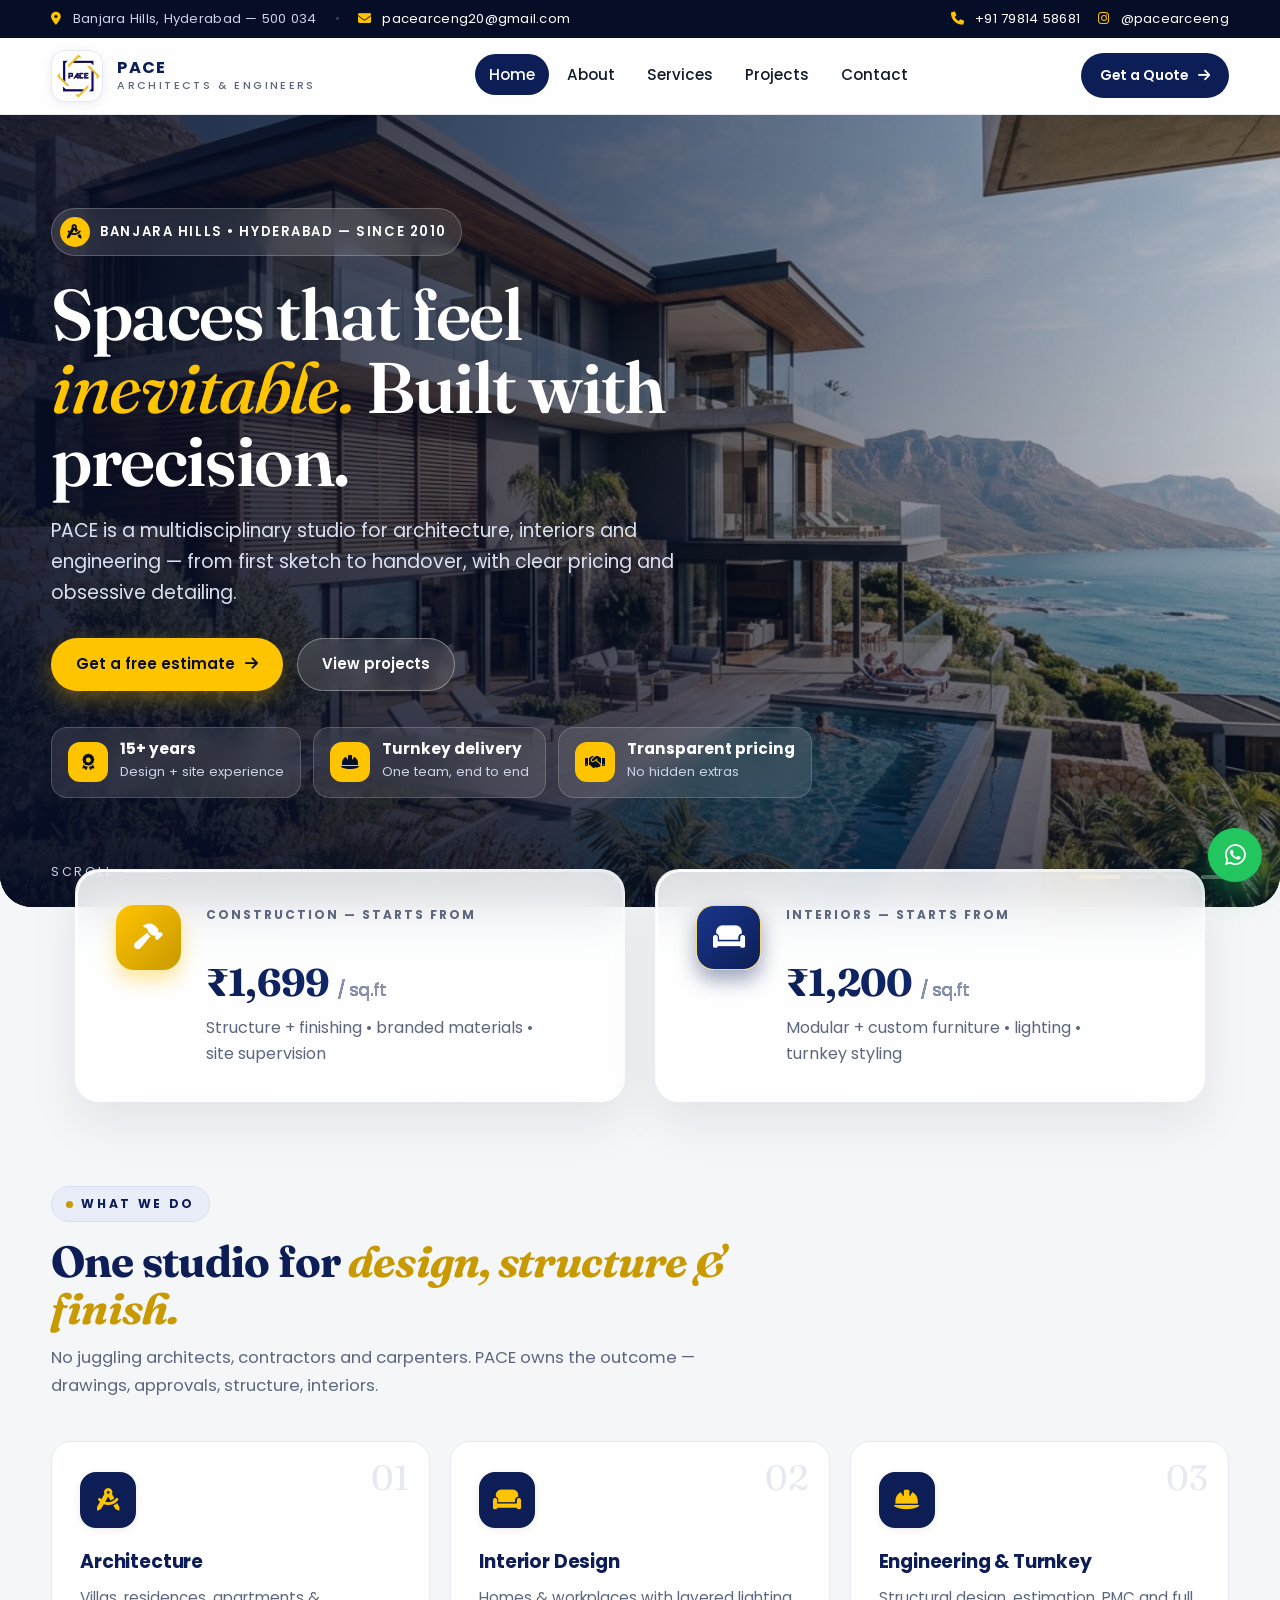
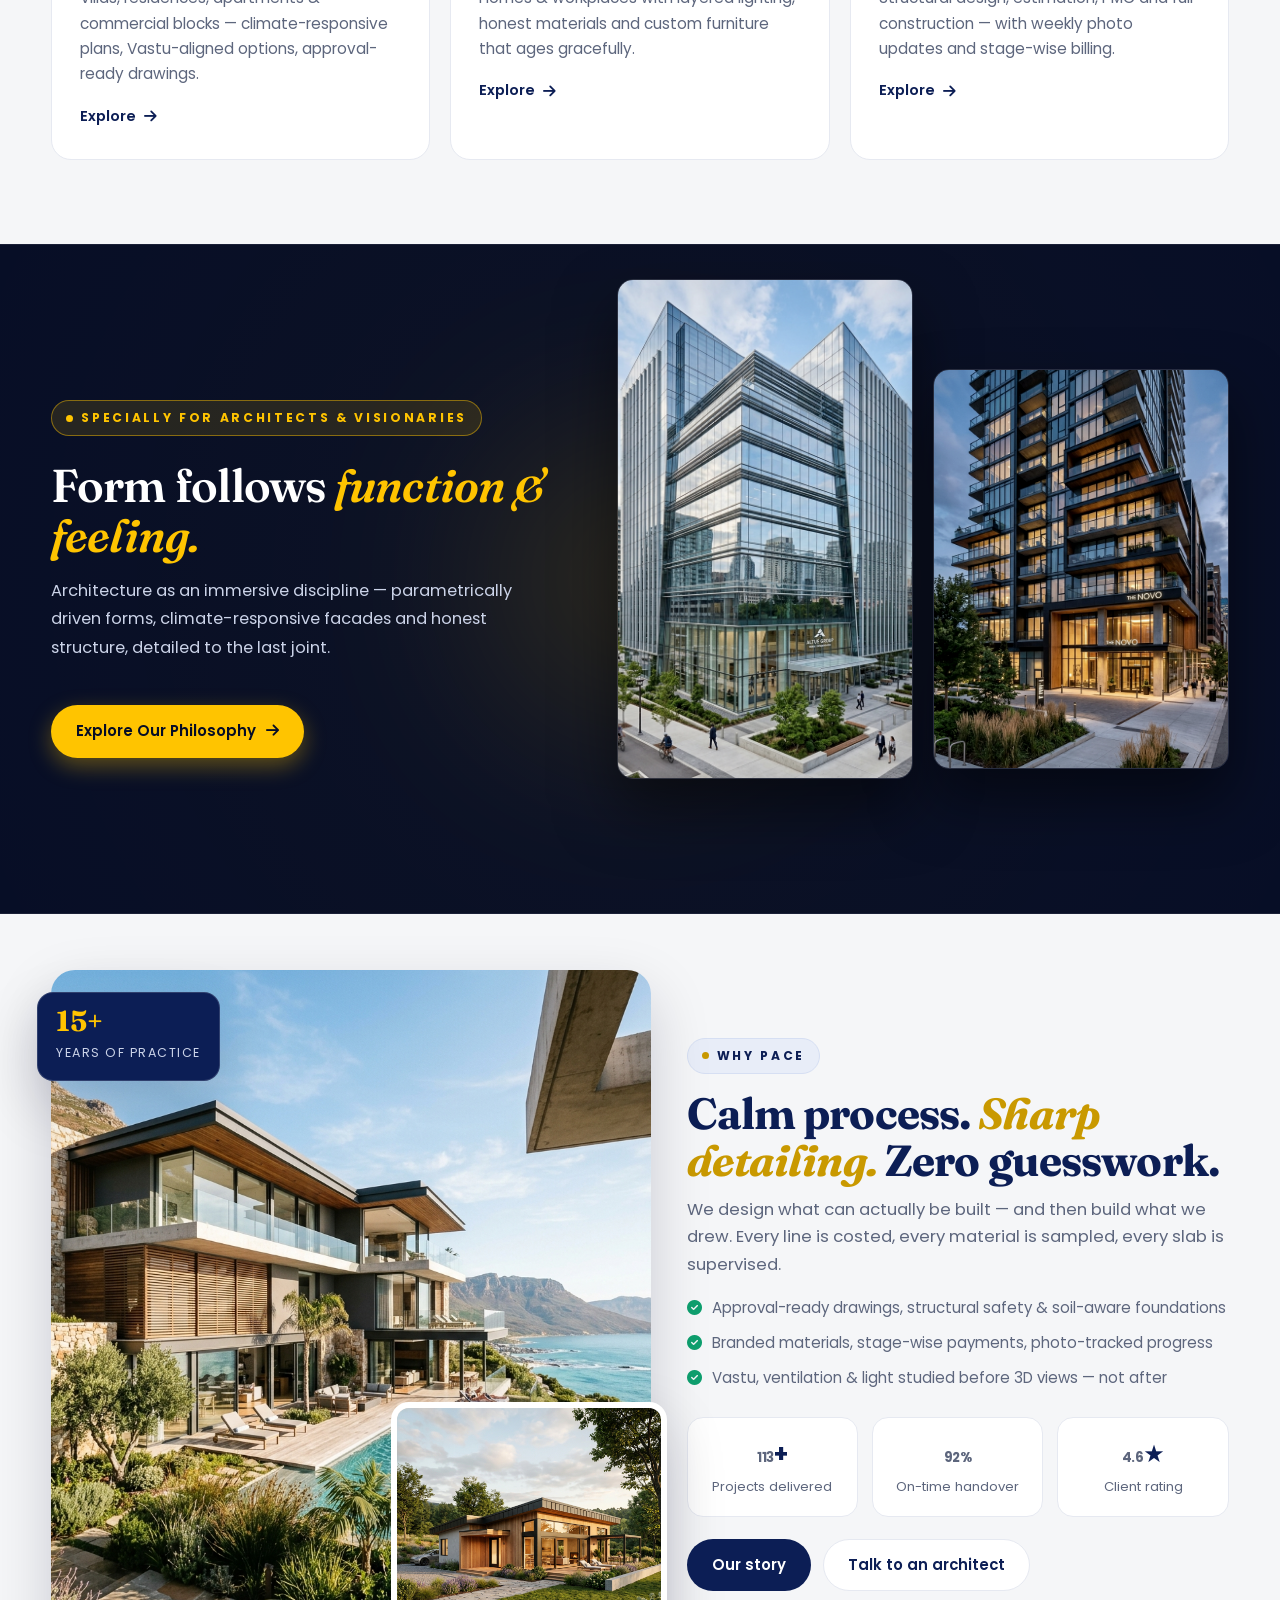
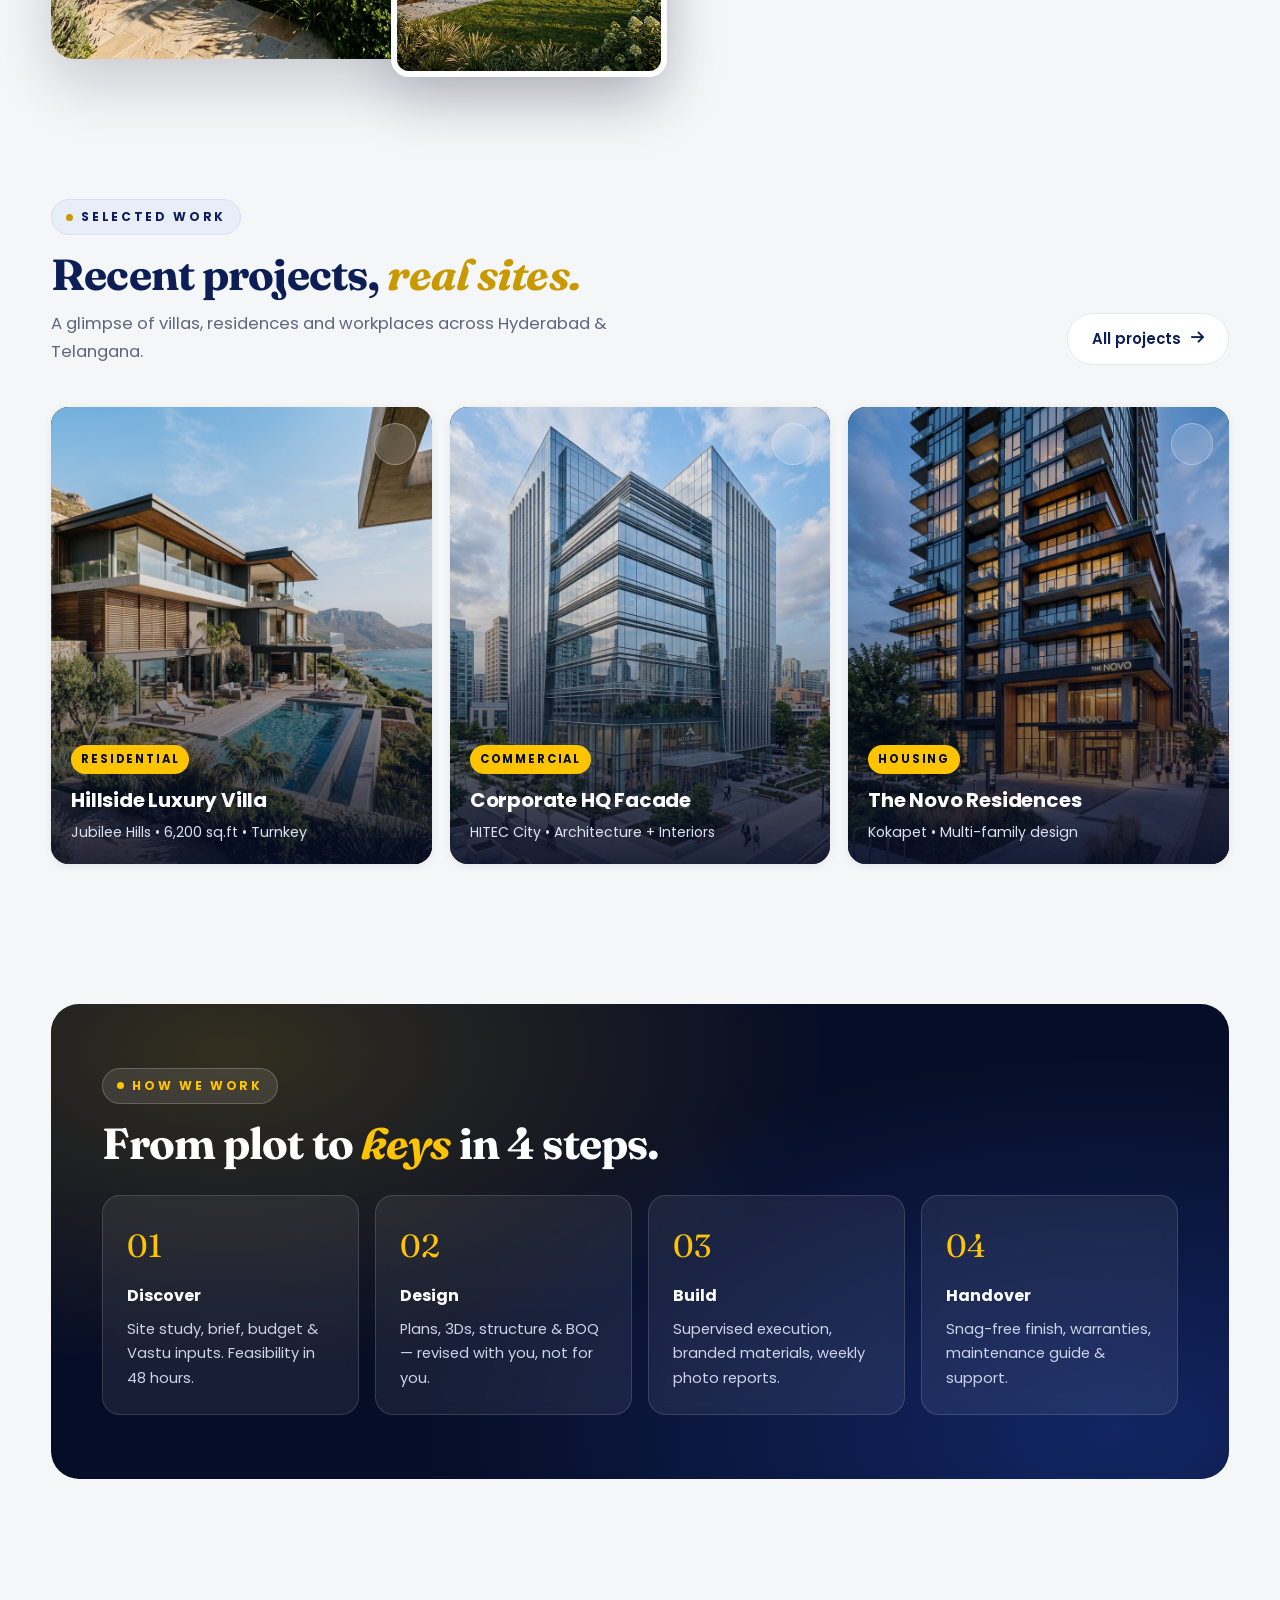
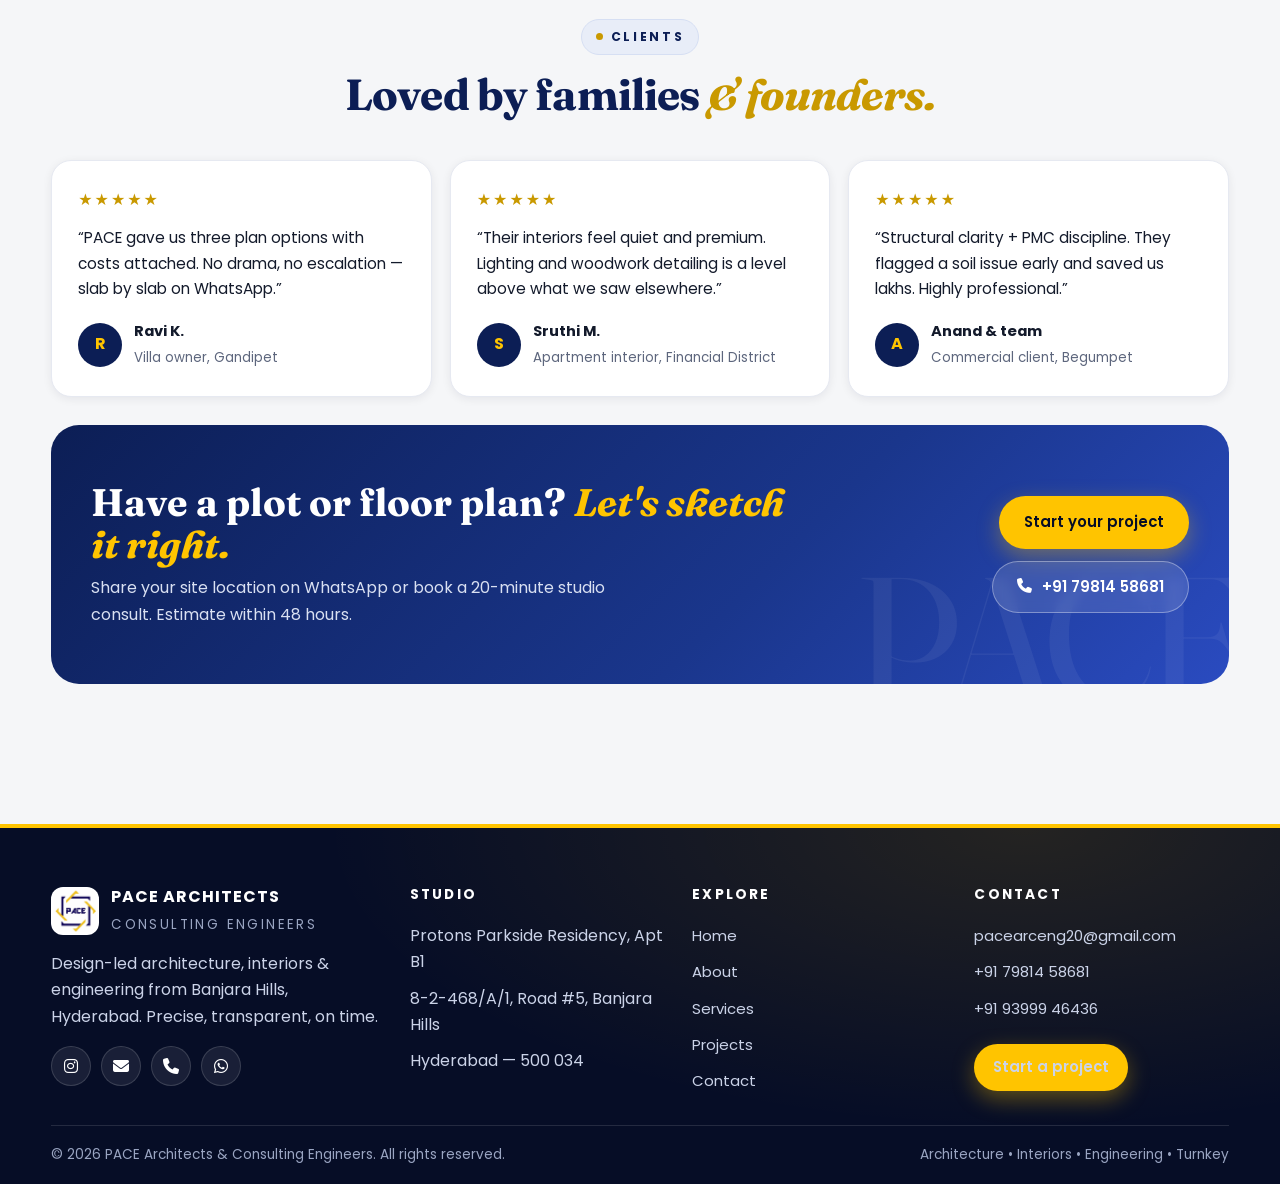
==== commit 4e89b2dd: "Fix WhatsApp preview image" ====
--- a/docs/index.html
+++ b/docs/index.html
@@ -9,7 +9,7 @@
   <meta property="og:title" content="PACE Architects &amp; Consulting Engineers — Architecture, Interiors &amp; Turnkey Construction in Hyderabad">
   <meta property="og:description" content="Hyderabad architecture studio for villas, homes, offices &amp; turnkey construction. Transparent pricing from ₹1699/sq.ft. Banjara Hills.">
   <meta property="og:type" content="website">
-  <meta property="og:image" content="assets/images/villa.jpg">
+  <meta property="og:image" content="https://aifbtelanganastateparty-dotcom.github.io/pacearchitects/assets/images/villa.jpg">
   <link rel="icon" type="image/jpeg" href="assets/images/logo.jpeg">
   <link rel="preconnect" href="https://fonts.googleapis.com">
   <link rel="preconnect" href="https://fonts.gstatic.com" crossorigin>
